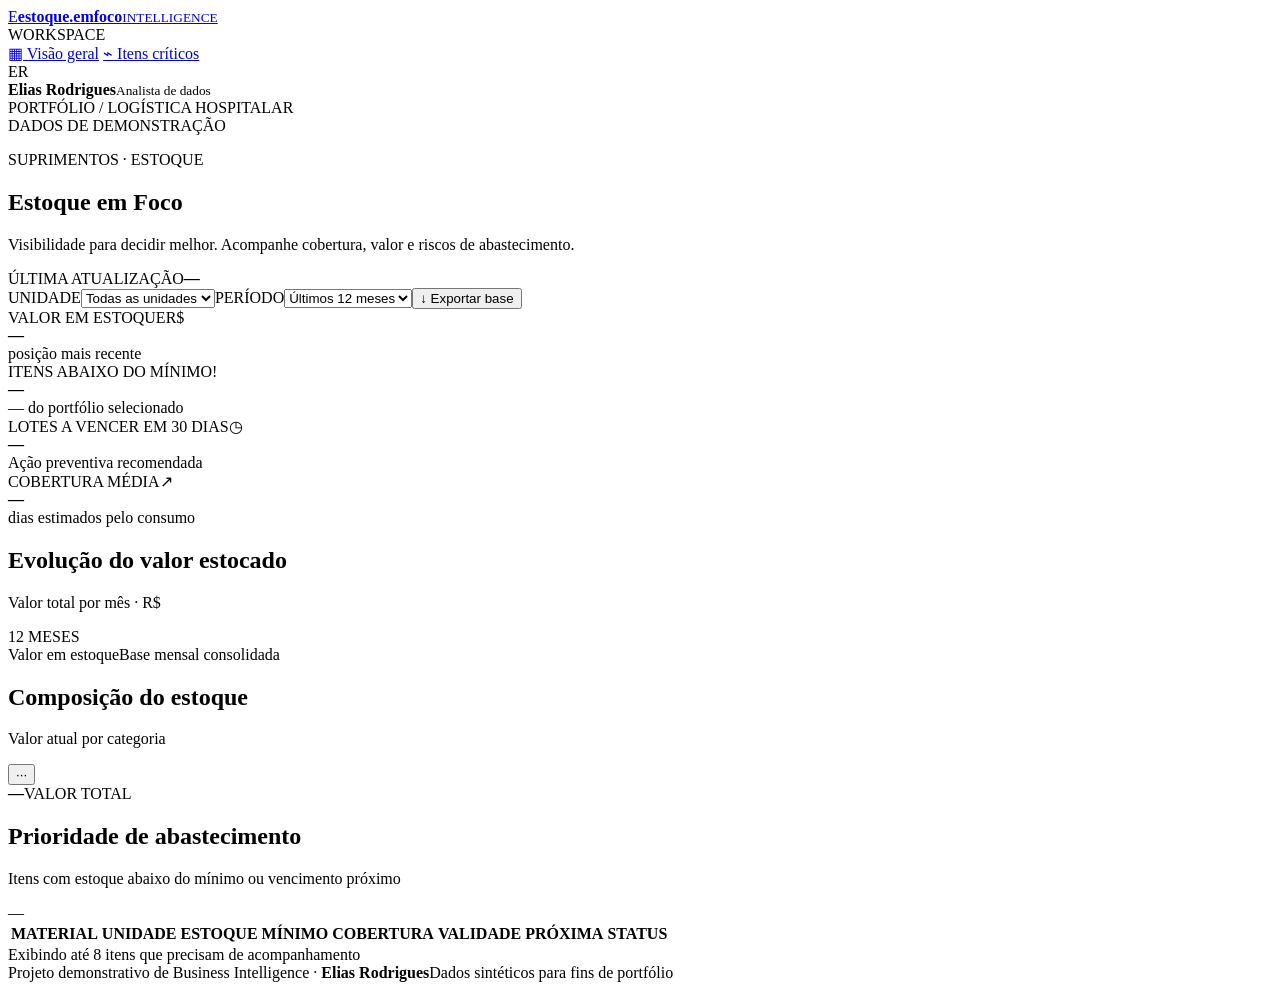
==== index.html @ 31a11da0 "Adicionar index.html" ====
<!doctype html>
<html lang="pt-BR">
<head>
  <meta charset="utf-8">
  <meta name="viewport" content="width=device-width, initial-scale=1">
  <meta name="theme-color" content="#101b32">
  <meta name="description" content="Dashboard de gestão de estoque hospitalar criado por Elias Rodrigues para portfólio de Power BI.">
  <title>Estoque em Foco | Power BI Portfolio</title>
  <link rel="stylesheet" href="assets/style.css">
</head>
<body>
  <div class="app-shell">
    <aside class="sidebar">
      <a class="brand" href="#inicio" aria-label="Estoque em Foco, início"><span class="brand-mark">E</span><span><b>estoque<span class="brand-light">.emfoco</span></b><small>INTELLIGENCE</small></span></a>
      <div class="side-label">WORKSPACE</div>
      <a class="nav-link active" href="#painel"><span class="nav-icon">▦</span> Visão geral</a>
      <a class="nav-link" href="#criticos"><span class="nav-icon">⌁</span> Itens críticos</a>
      <div class="side-bottom"><div class="avatar">ER</div><div><b>Elias Rodrigues</b><small>Analista de dados</small></div></div>
    </aside>
    <main id="inicio">
      <header class="topbar"><div class="crumb">PORTFÓLIO <span>/</span> LOGÍSTICA HOSPITALAR</div><div class="top-status"><i></i> DADOS DE DEMONSTRAÇÃO</div></header>
      <section class="content" id="painel">
        <div class="intro-row"><div><p class="eyebrow">SUPRIMENTOS · ESTOQUE</p><h1>Estoque em Foco</h1><p class="subhead">Visibilidade para decidir melhor. Acompanhe cobertura, valor e riscos de abastecimento.</p></div><div class="updated"><span>ÚLTIMA ATUALIZAÇÃO</span><b id="update-date">—</b></div></div>
        <div class="filters"><label>UNIDADE<select id="hospital-filter"><option value="Todas">Todas as unidades</option></select></label><label>PERÍODO<select id="period-filter"><option value="12">Últimos 12 meses</option><option value="6">Últimos 6 meses</option><option value="3">Últimos 3 meses</option></select></label><button id="download-csv" class="export-btn" type="button"><span>↓</span> Exportar base</button></div>
        <section class="kpi-grid" aria-label="Indicadores principais">
          <article class="kpi-card"><div class="kpi-head"><span>VALOR EM ESTOQUE</span><span class="kpi-icon blue">R$</span></div><strong id="kpi-value">—</strong><div class="kpi-foot"><span class="dot blue-dot"></span> posição mais recente</div></article>
          <article class="kpi-card"><div class="kpi-head"><span>ITENS ABAIXO DO MÍNIMO</span><span class="kpi-icon red">!</span></div><strong id="kpi-low">—</strong><div class="kpi-foot"><span id="low-rate">—</span> do portfólio selecionado</div></article>
          <article class="kpi-card"><div class="kpi-head"><span>LOTES A VENCER EM 30 DIAS</span><span class="kpi-icon amber">◷</span></div><strong id="kpi-expiring">—</strong><div class="kpi-foot">Ação preventiva recomendada</div></article>
          <article class="kpi-card"><div class="kpi-head"><span>COBERTURA MÉDIA</span><span class="kpi-icon green">↗</span></div><strong id="kpi-cover">—</strong><div class="kpi-foot">dias estimados pelo consumo</div></article>
        </section>
        <section class="chart-grid">
          <article class="panel trend-panel"><div class="panel-title"><div><h2>Evolução do valor estocado</h2><p>Valor total por mês · R$</p></div><span class="period-chip" id="trend-period">12 MESES</span></div><div class="chart-area" id="trend-chart" aria-label="Gráfico de evolução do valor em estoque"></div><div class="chart-legend"><span><i class="legend-blue"></i> Valor em estoque</span><span class="muted">Base mensal consolidada</span></div></article>
          <article class="panel category-panel"><div class="panel-title"><div><h2>Composição do estoque</h2><p>Valor atual por categoria</p></div><button class="more" aria-label="Informações sobre composição" title="Distribuição do valor em estoque">···</button></div><div class="donut-wrap"><div id="donut-chart" class="donut"><div class="donut-center"><b id="donut-total">—</b><span>VALOR TOTAL</span></div></div><div id="category-legend" class="category-legend"></div></div></article>
        </section>
        <section class="panel table-panel" id="criticos"><div class="panel-title table-heading"><div><h2>Prioridade de abastecimento</h2><p>Itens com estoque abaixo do mínimo ou vencimento próximo</p></div><span class="alert-count" id="alert-count">—</span></div><div class="table-scroll"><table><thead><tr><th>MATERIAL</th><th>UNIDADE</th><th>ESTOQUE</th><th>MÍNIMO</th><th>COBERTURA</th><th>VALIDADE PRÓXIMA</th><th>STATUS</th></tr></thead><tbody id="critical-rows"></tbody></table></div><div class="table-foot">Exibindo até 8 itens que precisam de acompanhamento</div></section>
        <footer><span>Projeto demonstrativo de Business Intelligence · <b>Elias Rodrigues</b></span><span>Dados sintéticos para fins de portfólio</span></footer>
      </section>
    </main>
  </div>
  <script src="assets/app.js"></script>
</body>
</html>
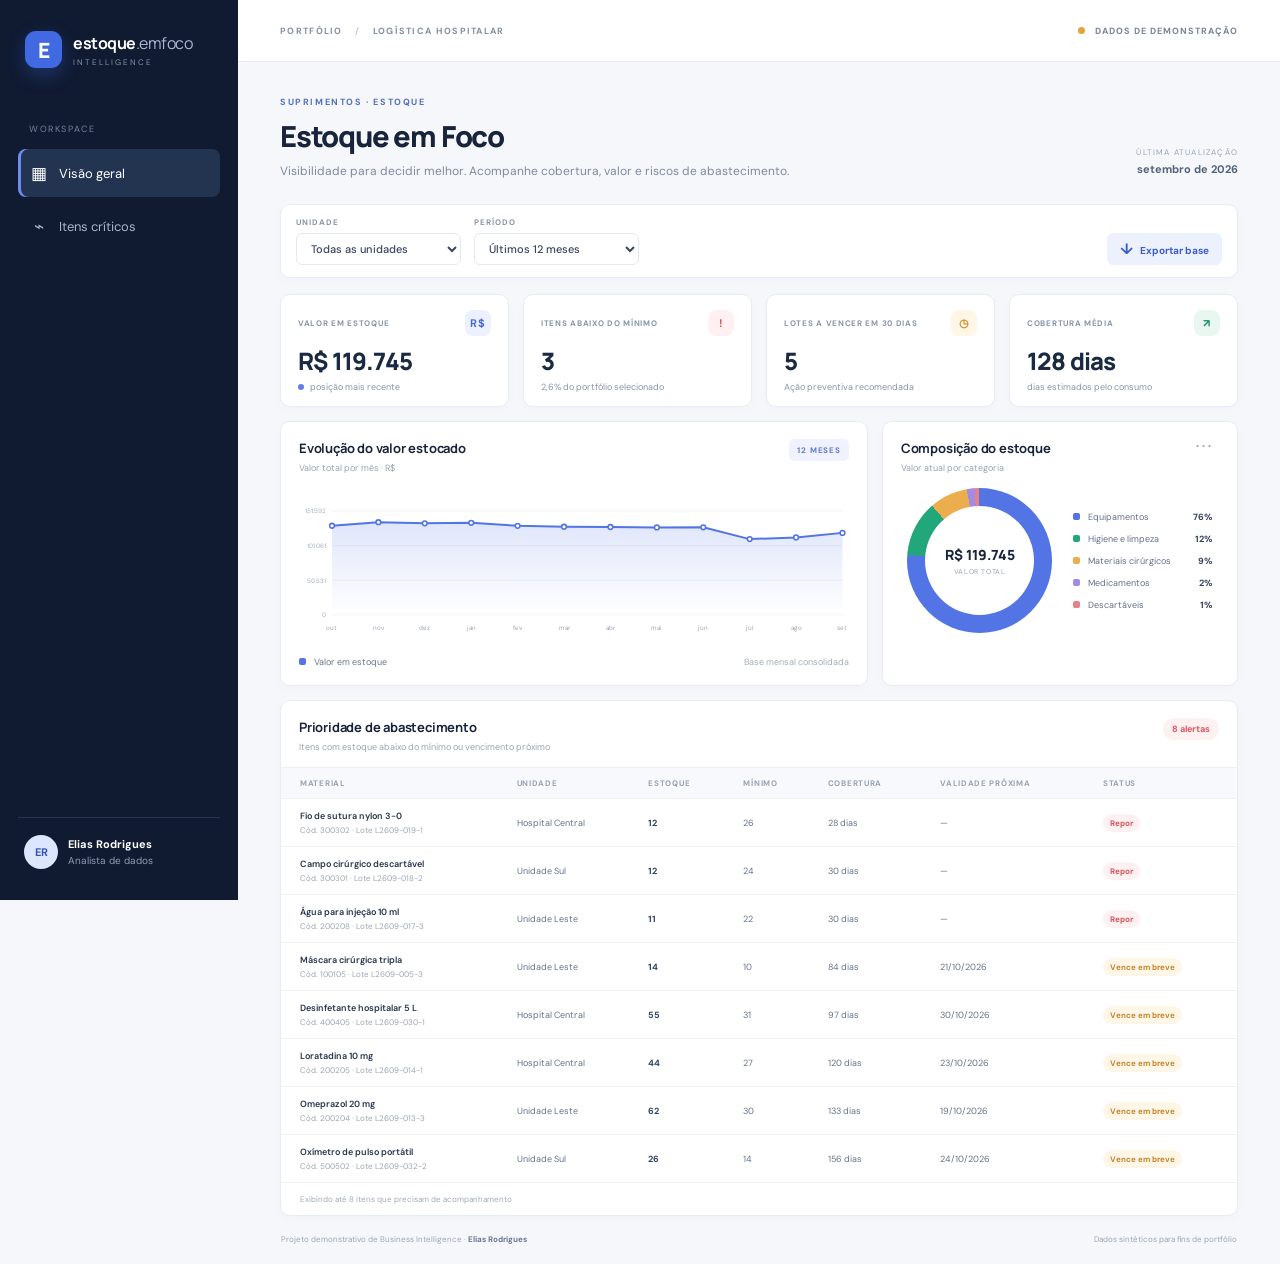
==== commit 6799ec07: "Atualizar cache do script do dashboard" ====
--- a/index.html
+++ b/index.html
@@ -37,6 +37,7 @@
       </section>
     </main>
   </div>
-  <script src="assets/app.js"></script>
+  <script src="assets/app.js?v=2"></script>
 </body>
 </html>
+
--- a/assets/style.css
+++ b/assets/style.css
@@ -0,0 +1,2 @@
+@import url('https://fonts.googleapis.com/css2?family=DM+Sans:wght@400;500;600;700&family=Manrope:wght@400;500;600;700;800&display=swap');
+:root{--navy:#101b32;--navy2:#182642;--ink:#17243b;--muted:#7d8aa1;--line:#e8edf4;--bg:#f5f7fb;--blue:#4169e1;--blue2:#6e8df0;--green:#23a77a;--amber:#e7a33e;--red:#df626c;--white:#fff}*{box-sizing:border-box}body{margin:0;background:var(--bg);color:var(--ink);font-family:'DM Sans',sans-serif;font-size:14px}.app-shell{min-height:100vh}.sidebar{width:238px;background:var(--navy);position:fixed;inset:0 auto 0 0;padding:28px 18px;color:white;display:flex;flex-direction:column;z-index:2}.brand{display:flex;align-items:center;gap:11px;text-decoration:none;color:white;margin:3px 7px 55px}.brand-mark{width:37px;height:37px;border-radius:11px;background:#4169e1;display:grid;place-items:center;font:800 21px Manrope;box-shadow:0 7px 18px #4169e14c}.brand b{font:700 16px Manrope;letter-spacing:-.5px}.brand-light{font-weight:400;color:#aab8d2}.brand small{display:block;font-size:8px;letter-spacing:2px;color:#8493ae;margin-top:3px}.side-label{font-size:9px;letter-spacing:1.6px;color:#74829c;margin:0 11px 14px}.nav-link{color:#a8b4c8;text-decoration:none;padding:13px 12px;border-radius:8px;margin-bottom:5px;font-size:13px;display:flex;gap:12px;align-items:center}.nav-link.active{color:white;background:#233451;box-shadow:inset 3px 0 #6c8cf4}.nav-icon{width:17px;text-align:center;font-size:17px}.side-bottom{margin-top:auto;padding:17px 6px 3px;border-top:1px solid #283651;display:flex;align-items:center;gap:10px}.avatar{width:34px;height:34px;border-radius:50%;background:#dce6ff;color:#3454b4;display:grid;place-items:center;font-size:11px;font-weight:700}.side-bottom b,.side-bottom small{display:block}.side-bottom b{font-size:11px}.side-bottom small{font-size:10px;color:#8f9cb2;margin-top:3px}main{margin-left:238px}.topbar{height:62px;border-bottom:1px solid var(--line);background:white;display:flex;align-items:center;justify-content:space-between;padding:0 42px}.crumb{font-size:9px;font-weight:700;color:#8390a5;letter-spacing:1.3px}.crumb span{padding:0 9px;color:#c1cada}.top-status{font-size:9px;letter-spacing:1px;color:#77849a;font-weight:700}.top-status i{display:inline-block;width:7px;height:7px;border-radius:50%;background:#e5a43a;margin-right:7px}.content{max-width:1440px;margin:auto;padding:34px 42px 20px}.intro-row{display:flex;justify-content:space-between;align-items:flex-end;margin-bottom:25px}.eyebrow{font-size:9px;letter-spacing:1.6px;color:#5470c2;font-weight:700;margin:0 0 8px}h1,h2,p{margin-top:0}h1{font:800 29px Manrope;letter-spacing:-1.2px;margin-bottom:7px}.subhead{color:var(--muted);font-size:12px;margin-bottom:0}.updated{text-align:right;padding-bottom:3px}.updated span,.updated b{display:block}.updated span{font-size:8px;letter-spacing:1.2px;color:#9aa5b6;margin-bottom:5px}.updated b{font-size:11px;color:#53627b}.filters{background:white;border:1px solid var(--line);border-radius:10px;display:flex;align-items:end;gap:13px;padding:12px 15px;margin-bottom:16px;box-shadow:0 3px 10px #26395a05}.filters label{font-size:8px;font-weight:700;letter-spacing:1px;color:#8995a8;display:flex;flex-direction:column;gap:6px}.filters select{height:32px;min-width:165px;padding:0 29px 0 10px;border:1px solid #e4e9f1;border-radius:6px;background:#fff;color:#38465e;font:500 11px 'DM Sans';outline-color:#92a7ee}.export-btn{margin-left:auto;height:32px;border:0;border-radius:6px;background:#edf1fe;color:#3b5dcc;font:700 10px 'DM Sans';padding:0 13px;cursor:pointer}.export-btn:hover{background:#e0e7ff}.export-btn span{font-size:15px;margin-right:5px}.kpi-grid{display:grid;grid-template-columns:repeat(4,1fr);gap:14px;margin-bottom:14px}.kpi-card,.panel{background:white;border:1px solid var(--line);border-radius:10px;box-shadow:0 3px 10px #26395a05}.kpi-card{padding:15px 17px 13px;min-height:110px}.kpi-head{display:flex;align-items:center;justify-content:space-between;color:#8895a9;font-size:8px;letter-spacing:.7px;font-weight:700}.kpi-icon{height:26px;width:26px;border-radius:8px;display:grid;place-items:center;font-size:11px;font-weight:700}.blue{color:#4569d7;background:#edf1ff}.red{color:#d85561;background:#fff0f1}.amber{color:#d08a20;background:#fff6e6}.green{color:#178d65;background:#e8f8f1}.kpi-card strong{font:800 24px Manrope;letter-spacing:-.8px;display:block;margin:8px 0 4px;color:#1b2a43}.kpi-foot{font-size:9px;color:#8995a8}.dot{display:inline-block;width:6px;height:6px;border-radius:50%;margin-right:4px}.blue-dot{background:#6080e5}.chart-grid{display:grid;grid-template-columns:1.65fr 1fr;gap:14px;margin-bottom:14px}.panel{padding:17px 18px}.chart-grid .panel{min-height:260px}.panel-title{display:flex;justify-content:space-between;align-items:flex-start}.panel-title h2{font:700 13px Manrope;letter-spacing:-.2px;margin-bottom:5px}.panel-title p{font-size:9px;color:#98a3b3;margin-bottom:0}.period-chip{font-size:8px;letter-spacing:.8px;color:#6079cb;background:#f0f3ff;padding:6px 8px;border-radius:5px;font-weight:700}.more{border:0;background:none;font-size:18px;color:#9ba6b6;letter-spacing:1px;line-height:10px}.chart-area{height:168px;margin-top:12px}.chart-area svg{width:100%;height:100%;overflow:visible}.chart-legend{display:flex;justify-content:space-between;align-items:center;font-size:9px;color:#68768e;margin-top:2px}.chart-legend i{display:inline-block;width:7px;height:7px;border-radius:2px;margin-right:6px}.legend-blue{background:#5274e5}.muted{color:#a2adbc}.donut-wrap{display:flex;align-items:center;justify-content:space-around;gap:16px;padding:14px 4px 0}.donut{width:145px;height:145px;border-radius:50%;position:relative;background:conic-gradient(#5274e5 0deg 110deg,#22a77a 110deg 200deg,#ecae4c 200deg 265deg,#a28ae5 265deg 320deg,#e6818a 320deg)}.donut:after{content:'';position:absolute;inset:18px;border-radius:50%;background:#fff}.donut-center{position:absolute;z-index:1;inset:0;display:flex;flex-direction:column;align-items:center;justify-content:center}.donut-center b{font:800 14px Manrope}.donut-center span{font-size:7px;color:#9ba5b3;letter-spacing:.6px;margin-top:3px}.category-legend{display:grid;gap:10px;min-width:140px}.category-item{display:grid;grid-template-columns:8px 1fr auto;align-items:center;gap:7px;font-size:9px;color:#63718a}.category-item i{width:7px;height:7px;border-radius:2px}.category-item b{font-size:9px;color:#34425b}.table-panel{padding:17px 0 0;margin-bottom:13px}.table-heading{padding:0 18px 14px}.alert-count{border-radius:12px;background:#fff0f1;color:#d85a65;font-size:9px;font-weight:700;padding:5px 9px}.table-scroll{overflow-x:auto}table{width:100%;border-collapse:collapse;text-align:left;white-space:nowrap}th{padding:10px 13px;background:#f8f9fc;border-top:1px solid #edf0f5;border-bottom:1px solid #edf0f5;color:#97a2b3;font-size:8px;letter-spacing:.7px;font-weight:700}th:first-child,td:first-child{padding-left:19px}td{padding:11px 13px;border-bottom:1px solid #f0f2f6;color:#65738a;font-size:9px}tbody tr:last-child td{border-bottom:0}.material-cell b,.material-cell small{display:block}.material-cell b{color:#26354e;font-size:9px;font-weight:600}.material-cell small{font-size:8px;color:#9aa5b5;margin-top:3px}.qty{font-weight:700;color:#33435d}.coverage{color:#65738a}.status{padding:4px 7px;border-radius:10px;font-size:8px;font-weight:700}.status.critical{background:#fff0f1;color:#d35361}.status.warning{background:#fff6e7;color:#c1872e}.table-foot{padding:11px 19px;color:#a0aaba;font-size:8px;border-top:1px solid #f0f2f6}footer{display:flex;justify-content:space-between;padding:5px 1px 0;font-size:8px;color:#9aa5b5}footer b{color:#687792}@media(max-width:1100px){.sidebar{width:200px}main{margin-left:200px}.content{padding:29px 25px}.topbar{padding:0 25px}.chart-grid{grid-template-columns:1fr}.category-panel{min-height:220px!important}}@media(max-width:760px){.sidebar{position:static;width:auto;height:auto;padding:13px 16px;flex-direction:row;align-items:center}.brand{margin:0}.side-label,.nav-link,.side-bottom{display:none}main{margin:0}.topbar{height:45px;padding:0 17px}.content{padding:24px 15px}.intro-row{align-items:flex-start}.updated{display:none}h1{font-size:25px}.subhead{font-size:11px;line-height:1.5;max-width:340px}.filters{gap:8px;padding:10px;flex-wrap:wrap}.filters label{flex:1}.filters select{min-width:0;width:100%}.export-btn{margin-left:0;flex:1}.kpi-grid{grid-template-columns:repeat(2,1fr);gap:9px}.kpi-card{padding:12px;min-height:103px}.kpi-head{font-size:7px}.kpi-card strong{font-size:21px}.chart-grid{gap:10px}.panel{padding:14px}.chart-grid .panel{min-height:240px}.donut-wrap{gap:8px}.donut{width:126px;height:126px}.category-legend{min-width:125px}.table-heading{padding:0 14px 12px}footer{gap:10px;line-height:1.5}footer span:last-child{text-align:right}}
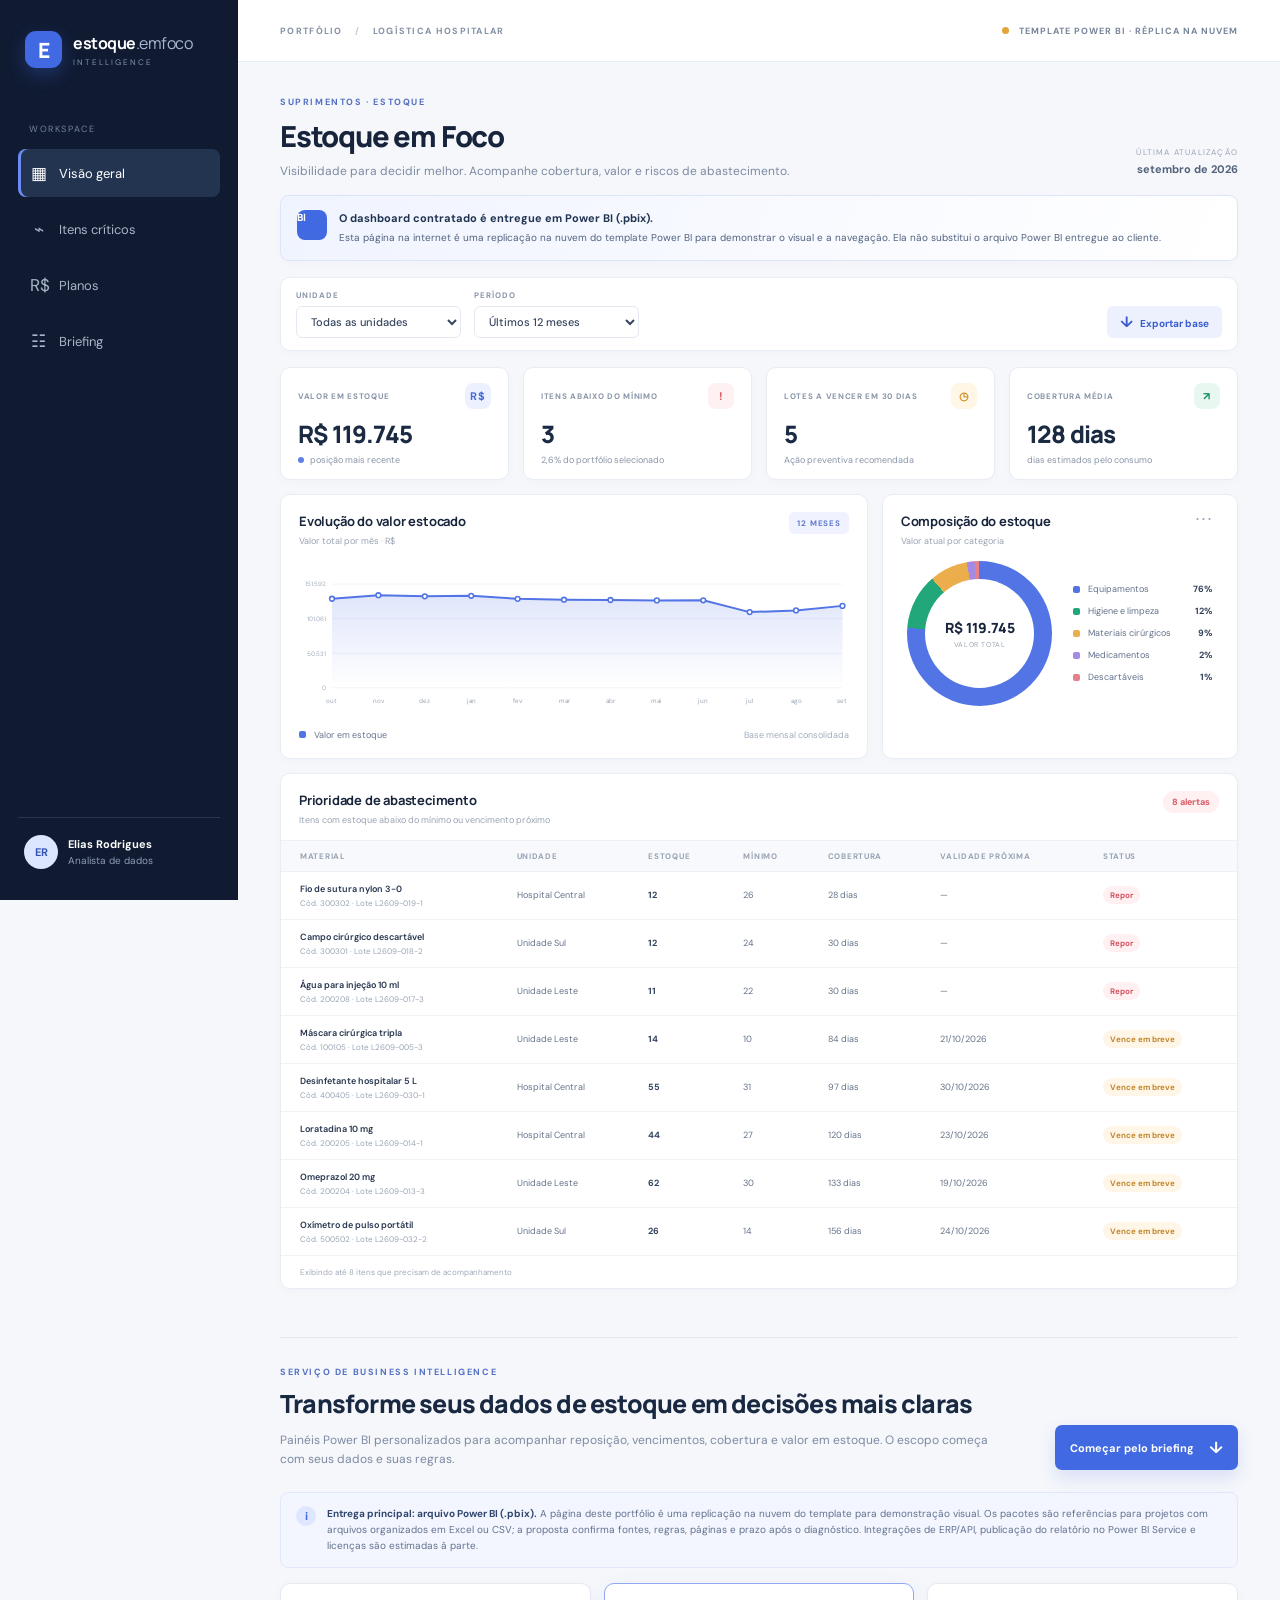
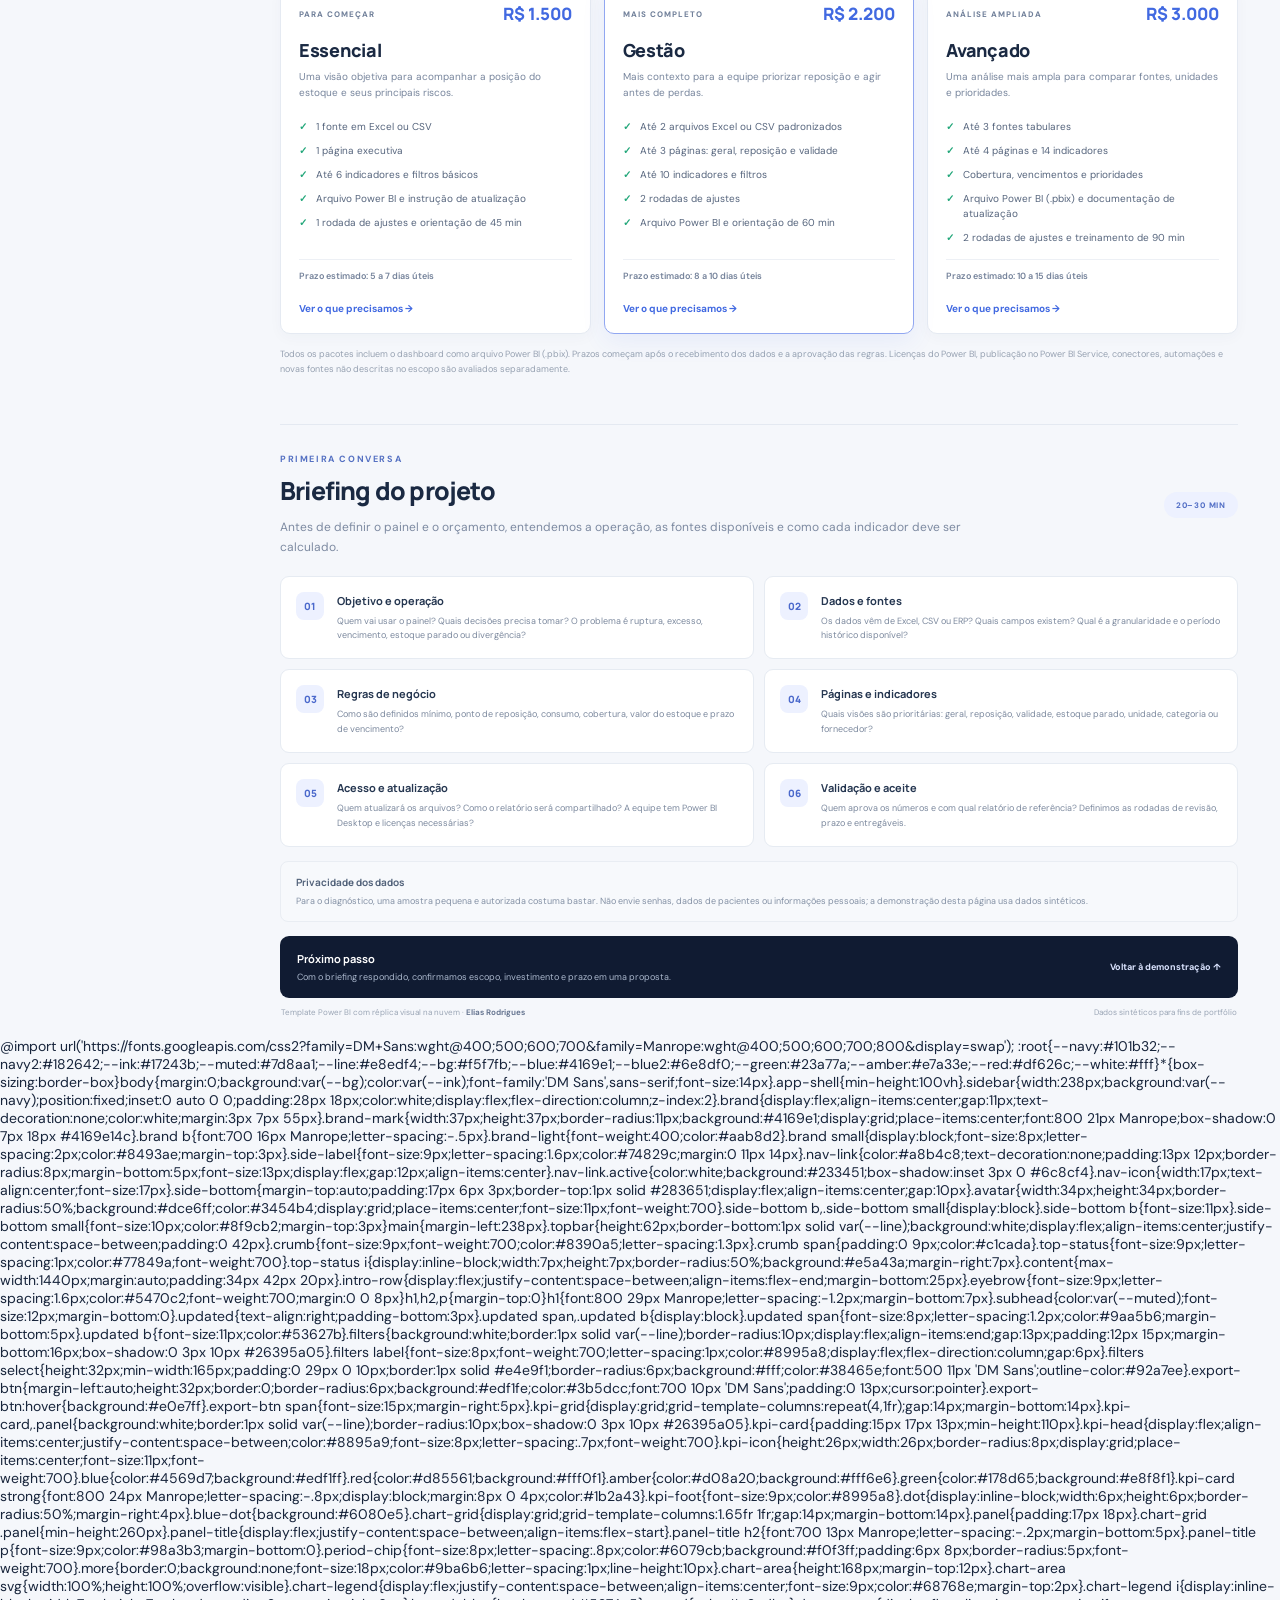
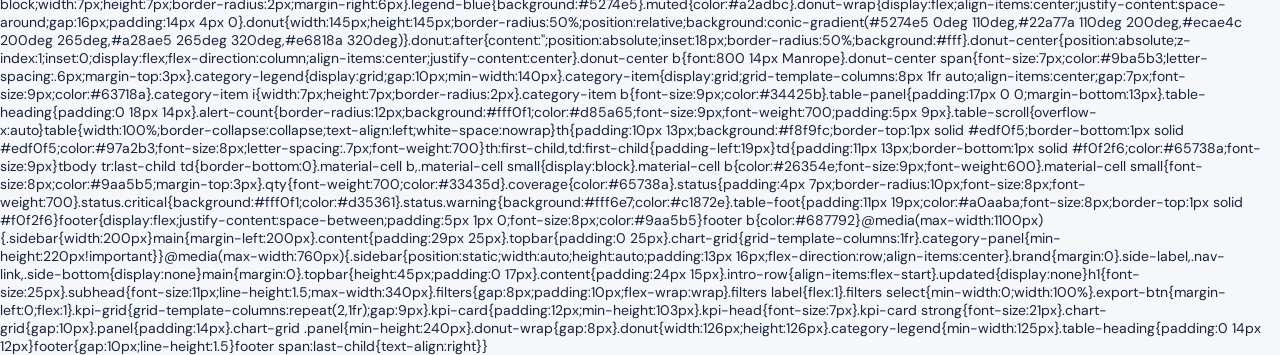
==== commit fade838c: "Add Power BI service offer and client briefing to portfolio page" ====
--- a/index.html
+++ b/index.html
@@ -13,14 +13,19 @@
     <aside class="sidebar">
       <a class="brand" href="#inicio" aria-label="Estoque em Foco, início"><span class="brand-mark">E</span><span><b>estoque<span class="brand-light">.emfoco</span></b><small>INTELLIGENCE</small></span></a>
       <div class="side-label">WORKSPACE</div>
-      <a class="nav-link active" href="#painel"><span class="nav-icon">▦</span> Visão geral</a>
-      <a class="nav-link" href="#criticos"><span class="nav-icon">⌁</span> Itens críticos</a>
+      <nav class="side-nav" aria-label="Navegação da página">
+        <a class="nav-link active" href="#painel"><span class="nav-icon">▦</span> Visão geral</a>
+        <a class="nav-link" href="#criticos"><span class="nav-icon">⌁</span> Itens críticos</a>
+        <a class="nav-link" href="#planos"><span class="nav-icon">R$</span> Planos</a>
+        <a class="nav-link" href="#briefing"><span class="nav-icon">☷</span> Briefing</a>
+      </nav>
       <div class="side-bottom"><div class="avatar">ER</div><div><b>Elias Rodrigues</b><small>Analista de dados</small></div></div>
     </aside>
     <main id="inicio">
-      <header class="topbar"><div class="crumb">PORTFÓLIO <span>/</span> LOGÍSTICA HOSPITALAR</div><div class="top-status"><i></i> DADOS DE DEMONSTRAÇÃO</div></header>
+      <header class="topbar"><div class="crumb">PORTFÓLIO <span>/</span> LOGÍSTICA HOSPITALAR</div><div class="top-status"><i></i> TEMPLATE POWER BI · RÉPLICA NA NUVEM</div></header>
       <section class="content" id="painel">
         <div class="intro-row"><div><p class="eyebrow">SUPRIMENTOS · ESTOQUE</p><h1>Estoque em Foco</h1><p class="subhead">Visibilidade para decidir melhor. Acompanhe cobertura, valor e riscos de abastecimento.</p></div><div class="updated"><span>ÚLTIMA ATUALIZAÇÃO</span><b id="update-date">—</b></div></div>
+        <div class="delivery-note"><span class="delivery-icon">BI</span><p><b>O dashboard contratado é entregue em Power BI (.pbix).</b><span>Esta página na internet é uma replicação na nuvem do template Power BI para demonstrar o visual e a navegação. Ela não substitui o arquivo Power BI entregue ao cliente.</span></p></div>
         <div class="filters"><label>UNIDADE<select id="hospital-filter"><option value="Todas">Todas as unidades</option></select></label><label>PERÍODO<select id="period-filter"><option value="12">Últimos 12 meses</option><option value="6">Últimos 6 meses</option><option value="3">Últimos 3 meses</option></select></label><button id="download-csv" class="export-btn" type="button"><span>↓</span> Exportar base</button></div>
         <section class="kpi-grid" aria-label="Indicadores principais">
           <article class="kpi-card"><div class="kpi-head"><span>VALOR EM ESTOQUE</span><span class="kpi-icon blue">R$</span></div><strong id="kpi-value">—</strong><div class="kpi-foot"><span class="dot blue-dot"></span> posição mais recente</div></article>
@@ -33,11 +38,35 @@
           <article class="panel category-panel"><div class="panel-title"><div><h2>Composição do estoque</h2><p>Valor atual por categoria</p></div><button class="more" aria-label="Informações sobre composição" title="Distribuição do valor em estoque">···</button></div><div class="donut-wrap"><div id="donut-chart" class="donut"><div class="donut-center"><b id="donut-total">—</b><span>VALOR TOTAL</span></div></div><div id="category-legend" class="category-legend"></div></div></article>
         </section>
         <section class="panel table-panel" id="criticos"><div class="panel-title table-heading"><div><h2>Prioridade de abastecimento</h2><p>Itens com estoque abaixo do mínimo ou vencimento próximo</p></div><span class="alert-count" id="alert-count">—</span></div><div class="table-scroll"><table><thead><tr><th>MATERIAL</th><th>UNIDADE</th><th>ESTOQUE</th><th>MÍNIMO</th><th>COBERTURA</th><th>VALIDADE PRÓXIMA</th><th>STATUS</th></tr></thead><tbody id="critical-rows"></tbody></table></div><div class="table-foot">Exibindo até 8 itens que precisam de acompanhamento</div></section>
-        <footer><span>Projeto demonstrativo de Business Intelligence · <b>Elias Rodrigues</b></span><span>Dados sintéticos para fins de portfólio</span></footer>
+        <section class="sales-section" id="planos">
+          <div class="sales-heading"><div><p class="eyebrow">SERVIÇO DE BUSINESS INTELLIGENCE</p><h2>Transforme seus dados de estoque em decisões mais claras</h2><p class="sales-lead">Painéis Power BI personalizados para acompanhar reposição, vencimentos, cobertura e valor em estoque. O escopo começa com seus dados e suas regras.</p></div><a class="sales-cta" href="#briefing">Começar pelo briefing <span>↓</span></a></div>
+          <div class="offer-note"><span class="note-mark">i</span><p><b>Entrega principal: arquivo Power BI (.pbix).</b> A página deste portfólio é uma replicação na nuvem do template para demonstração visual. Os pacotes são referências para projetos com arquivos organizados em Excel ou CSV; a proposta confirma fontes, regras, páginas e prazo após o diagnóstico. Integrações de ERP/API, publicação do relatório no Power BI Service e licenças são estimadas à parte.</p></div>
+          <div class="offer-grid">
+            <article class="offer-card"><div class="offer-top"><span class="offer-label">PARA COMEÇAR</span><span class="offer-price">R$ 1.500</span></div><h3>Essencial</h3><p class="offer-description">Uma visão objetiva para acompanhar a posição do estoque e seus principais riscos.</p><ul><li>1 fonte em Excel ou CSV</li><li>1 página executiva</li><li>Até 6 indicadores e filtros básicos</li><li>Arquivo Power BI e instrução de atualização</li><li>1 rodada de ajustes e orientação de 45 min</li></ul><div class="offer-delivery">Prazo estimado: 5 a 7 dias úteis</div><a class="offer-link" href="#briefing">Ver o que precisamos →</a></article>
+            <article class="offer-card offer-featured"><div class="offer-top"><span class="offer-label">MAIS COMPLETO</span><span class="offer-price">R$ 2.200</span></div><h3>Gestão</h3><p class="offer-description">Mais contexto para a equipe priorizar reposição e agir antes de perdas.</p><ul><li>Até 2 arquivos Excel ou CSV padronizados</li><li>Até 3 páginas: geral, reposição e validade</li><li>Até 10 indicadores e filtros</li><li>2 rodadas de ajustes</li><li>Arquivo Power BI e orientação de 60 min</li></ul><div class="offer-delivery">Prazo estimado: 8 a 10 dias úteis</div><a class="offer-link" href="#briefing">Ver o que precisamos →</a></article>
+            <article class="offer-card"><div class="offer-top"><span class="offer-label">ANÁLISE AMPLIADA</span><span class="offer-price">R$ 3.000</span></div><h3>Avançado</h3><p class="offer-description">Uma análise mais ampla para comparar fontes, unidades e prioridades.</p><ul><li>Até 3 fontes tabulares</li><li>Até 4 páginas e 14 indicadores</li><li>Cobertura, vencimentos e prioridades</li><li>Arquivo Power BI (.pbix) e documentação de atualização</li><li>2 rodadas de ajustes e treinamento de 90 min</li></ul><div class="offer-delivery">Prazo estimado: 10 a 15 dias úteis</div><a class="offer-link" href="#briefing">Ver o que precisamos →</a></article>
+          </div>
+          <p class="offer-footnote">Todos os pacotes incluem o dashboard como arquivo Power BI (.pbix). Prazos começam após o recebimento dos dados e a aprovação das regras. Licenças do Power BI, publicação no Power BI Service, conectores, automações e novas fontes não descritas no escopo são avaliados separadamente.</p>
+        </section>
+        <section class="briefing-section" id="briefing">
+          <div class="briefing-header"><div><p class="eyebrow">PRIMEIRA CONVERSA</p><h2>Briefing do projeto</h2><p class="sales-lead">Antes de definir o painel e o orçamento, entendemos a operação, as fontes disponíveis e como cada indicador deve ser calculado.</p></div><span class="briefing-badge">20–30 MIN</span></div>
+          <div class="briefing-grid">
+            <article class="brief-card"><span class="brief-number">01</span><div><h3>Objetivo e operação</h3><p>Quem vai usar o painel? Quais decisões precisa tomar? O problema é ruptura, excesso, vencimento, estoque parado ou divergência?</p></div></article>
+            <article class="brief-card"><span class="brief-number">02</span><div><h3>Dados e fontes</h3><p>Os dados vêm de Excel, CSV ou ERP? Quais campos existem? Qual é a granularidade e o período histórico disponível?</p></div></article>
+            <article class="brief-card"><span class="brief-number">03</span><div><h3>Regras de negócio</h3><p>Como são definidos mínimo, ponto de reposição, consumo, cobertura, valor do estoque e prazo de vencimento?</p></div></article>
+            <article class="brief-card"><span class="brief-number">04</span><div><h3>Páginas e indicadores</h3><p>Quais visões são prioritárias: geral, reposição, validade, estoque parado, unidade, categoria ou fornecedor?</p></div></article>
+            <article class="brief-card"><span class="brief-number">05</span><div><h3>Acesso e atualização</h3><p>Quem atualizará os arquivos? Como o relatório será compartilhado? A equipe tem Power BI Desktop e licenças necessárias?</p></div></article>
+            <article class="brief-card"><span class="brief-number">06</span><div><h3>Validação e aceite</h3><p>Quem aprova os números e com qual relatório de referência? Definimos as rodadas de revisão, prazo e entregáveis.</p></div></article>
+          </div>
+          <div class="privacy-note"><span>Privacidade dos dados</span><p>Para o diagnóstico, uma amostra pequena e autorizada costuma bastar. Não envie senhas, dados de pacientes ou informações pessoais; a demonstração desta página usa dados sintéticos.</p></div>
+          <div class="briefing-close"><div><b>Próximo passo</b><span>Com o briefing respondido, confirmamos escopo, investimento e prazo em uma proposta.</span></div><a href="#painel">Voltar à demonstração ↑</a></div>
+        </section>
+        <footer><span>Template Power BI com réplica visual na nuvem · <b>Elias Rodrigues</b></span><span>Dados sintéticos para fins de portfólio</span></footer>
       </section>
     </main>
   </div>
   <script src="assets/app.js?v=2"></script>
 </body>
 </html>
-
+@import url('https://fonts.googleapis.com/css2?family=DM+Sans:wght@400;500;600;700&family=Manrope:wght@400;500;600;700;800&display=swap');
+:root{--navy:#101b32;--navy2:#182642;--ink:#17243b;--muted:#7d8aa1;--line:#e8edf4;--bg:#f5f7fb;--blue:#4169e1;--blue2:#6e8df0;--green:#23a77a;--amber:#e7a33e;--red:#df626c;--white:#fff}*{box-sizing:border-box}body{margin:0;background:var(--bg);color:var(--ink);font-family:'DM Sans',sans-serif;font-size:14px}.app-shell{min-height:100vh}.sidebar{width:238px;background:var(--navy);position:fixed;inset:0 auto 0 0;padding:28px 18px;color:white;display:flex;flex-direction:column;z-index:2}.brand{display:flex;align-items:center;gap:11px;text-decoration:none;color:white;margin:3px 7px 55px}.brand-mark{width:37px;height:37px;border-radius:11px;background:#4169e1;display:grid;place-items:center;font:800 21px Manrope;box-shadow:0 7px 18px #4169e14c}.brand b{font:700 16px Manrope;letter-spacing:-.5px}.brand-light{font-weight:400;color:#aab8d2}.brand small{display:block;font-size:8px;letter-spacing:2px;color:#8493ae;margin-top:3px}.side-label{font-size:9px;letter-spacing:1.6px;color:#74829c;margin:0 11px 14px}.nav-link{color:#a8b4c8;text-decoration:none;padding:13px 12px;border-radius:8px;margin-bottom:5px;font-size:13px;display:flex;gap:12px;align-items:center}.nav-link.active{color:white;background:#233451;box-shadow:inset 3px 0 #6c8cf4}.nav-icon{width:17px;text-align:center;font-size:17px}.side-bottom{margin-top:auto;padding:17px 6px 3px;border-top:1px solid #283651;display:flex;align-items:center;gap:10px}.avatar{width:34px;height:34px;border-radius:50%;background:#dce6ff;color:#3454b4;display:grid;place-items:center;font-size:11px;font-weight:700}.side-bottom b,.side-bottom small{display:block}.side-bottom b{font-size:11px}.side-bottom small{font-size:10px;color:#8f9cb2;margin-top:3px}main{margin-left:238px}.topbar{height:62px;border-bottom:1px solid var(--line);background:white;display:flex;align-items:center;justify-content:space-between;padding:0 42px}.crumb{font-size:9px;font-weight:700;color:#8390a5;letter-spacing:1.3px}.crumb span{padding:0 9px;color:#c1cada}.top-status{font-size:9px;letter-spacing:1px;color:#77849a;font-weight:700}.top-status i{display:inline-block;width:7px;height:7px;border-radius:50%;background:#e5a43a;margin-right:7px}.content{max-width:1440px;margin:auto;padding:34px 42px 20px}.intro-row{display:flex;justify-content:space-between;align-items:flex-end;margin-bottom:25px}.eyebrow{font-size:9px;letter-spacing:1.6px;color:#5470c2;font-weight:700;margin:0 0 8px}h1,h2,p{margin-top:0}h1{font:800 29px Manrope;letter-spacing:-1.2px;margin-bottom:7px}.subhead{color:var(--muted);font-size:12px;margin-bottom:0}.updated{text-align:right;padding-bottom:3px}.updated span,.updated b{display:block}.updated span{font-size:8px;letter-spacing:1.2px;color:#9aa5b6;margin-bottom:5px}.updated b{font-size:11px;color:#53627b}.filters{background:white;border:1px solid var(--line);border-radius:10px;display:flex;align-items:end;gap:13px;padding:12px 15px;margin-bottom:16px;box-shadow:0 3px 10px #26395a05}.filters label{font-size:8px;font-weight:700;letter-spacing:1px;color:#8995a8;display:flex;flex-direction:column;gap:6px}.filters select{height:32px;min-width:165px;padding:0 29px 0 10px;border:1px solid #e4e9f1;border-radius:6px;background:#fff;color:#38465e;font:500 11px 'DM Sans';outline-color:#92a7ee}.export-btn{margin-left:auto;height:32px;border:0;border-radius:6px;background:#edf1fe;color:#3b5dcc;font:700 10px 'DM Sans';padding:0 13px;cursor:pointer}.export-btn:hover{background:#e0e7ff}.export-btn span{font-size:15px;margin-right:5px}.kpi-grid{display:grid;grid-template-columns:repeat(4,1fr);gap:14px;margin-bottom:14px}.kpi-card,.panel{background:white;border:1px solid var(--line);border-radius:10px;box-shadow:0 3px 10px #26395a05}.kpi-card{padding:15px 17px 13px;min-height:110px}.kpi-head{display:flex;align-items:center;justify-content:space-between;color:#8895a9;font-size:8px;letter-spacing:.7px;font-weight:700}.kpi-icon{height:26px;width:26px;border-radius:8px;display:grid;place-items:center;font-size:11px;font-weight:700}.blue{color:#4569d7;background:#edf1ff}.red{color:#d85561;background:#fff0f1}.amber{color:#d08a20;background:#fff6e6}.green{color:#178d65;background:#e8f8f1}.kpi-card strong{font:800 24px Manrope;letter-spacing:-.8px;display:block;margin:8px 0 4px;color:#1b2a43}.kpi-foot{font-size:9px;color:#8995a8}.dot{display:inline-block;width:6px;height:6px;border-radius:50%;margin-right:4px}.blue-dot{background:#6080e5}.chart-grid{display:grid;grid-template-columns:1.65fr 1fr;gap:14px;margin-bottom:14px}.panel{padding:17px 18px}.chart-grid .panel{min-height:260px}.panel-title{display:flex;justify-content:space-between;align-items:flex-start}.panel-title h2{font:700 13px Manrope;letter-spacing:-.2px;margin-bottom:5px}.panel-title p{font-size:9px;color:#98a3b3;margin-bottom:0}.period-chip{font-size:8px;letter-spacing:.8px;color:#6079cb;background:#f0f3ff;padding:6px 8px;border-radius:5px;font-weight:700}.more{border:0;background:none;font-size:18px;color:#9ba6b6;letter-spacing:1px;line-height:10px}.chart-area{height:168px;margin-top:12px}.chart-area svg{width:100%;height:100%;overflow:visible}.chart-legend{display:flex;justify-content:space-between;align-items:center;font-size:9px;color:#68768e;margin-top:2px}.chart-legend i{display:inline-block;width:7px;height:7px;border-radius:2px;margin-right:6px}.legend-blue{background:#5274e5}.muted{color:#a2adbc}.donut-wrap{display:flex;align-items:center;justify-content:space-around;gap:16px;padding:14px 4px 0}.donut{width:145px;height:145px;border-radius:50%;position:relative;background:conic-gradient(#5274e5 0deg 110deg,#22a77a 110deg 200deg,#ecae4c 200deg 265deg,#a28ae5 265deg 320deg,#e6818a 320deg)}.donut:after{content:'';position:absolute;inset:18px;border-radius:50%;background:#fff}.donut-center{position:absolute;z-index:1;inset:0;display:flex;flex-direction:column;align-items:center;justify-content:center}.donut-center b{font:800 14px Manrope}.donut-center span{font-size:7px;color:#9ba5b3;letter-spacing:.6px;margin-top:3px}.category-legend{display:grid;gap:10px;min-width:140px}.category-item{display:grid;grid-template-columns:8px 1fr auto;align-items:center;gap:7px;font-size:9px;color:#63718a}.category-item i{width:7px;height:7px;border-radius:2px}.category-item b{font-size:9px;color:#34425b}.table-panel{padding:17px 0 0;margin-bottom:13px}.table-heading{padding:0 18px 14px}.alert-count{border-radius:12px;background:#fff0f1;color:#d85a65;font-size:9px;font-weight:700;padding:5px 9px}.table-scroll{overflow-x:auto}table{width:100%;border-collapse:collapse;text-align:left;white-space:nowrap}th{padding:10px 13px;background:#f8f9fc;border-top:1px solid #edf0f5;border-bottom:1px solid #edf0f5;color:#97a2b3;font-size:8px;letter-spacing:.7px;font-weight:700}th:first-child,td:first-child{padding-left:19px}td{padding:11px 13px;border-bottom:1px solid #f0f2f6;color:#65738a;font-size:9px}tbody tr:last-child td{border-bottom:0}.material-cell b,.material-cell small{display:block}.material-cell b{color:#26354e;font-size:9px;font-weight:600}.material-cell small{font-size:8px;color:#9aa5b5;margin-top:3px}.qty{font-weight:700;color:#33435d}.coverage{color:#65738a}.status{padding:4px 7px;border-radius:10px;font-size:8px;font-weight:700}.status.critical{background:#fff0f1;color:#d35361}.status.warning{background:#fff6e7;color:#c1872e}.table-foot{padding:11px 19px;color:#a0aaba;font-size:8px;border-top:1px solid #f0f2f6}footer{display:flex;justify-content:space-between;padding:5px 1px 0;font-size:8px;color:#9aa5b5}footer b{color:#687792}@media(max-width:1100px){.sidebar{width:200px}main{margin-left:200px}.content{padding:29px 25px}.topbar{padding:0 25px}.chart-grid{grid-template-columns:1fr}.category-panel{min-height:220px!important}}@media(max-width:760px){.sidebar{position:static;width:auto;height:auto;padding:13px 16px;flex-direction:row;align-items:center}.brand{margin:0}.side-label,.nav-link,.side-bottom{display:none}main{margin:0}.topbar{height:45px;padding:0 17px}.content{padding:24px 15px}.intro-row{align-items:flex-start}.updated{display:none}h1{font-size:25px}.subhead{font-size:11px;line-height:1.5;max-width:340px}.filters{gap:8px;padding:10px;flex-wrap:wrap}.filters label{flex:1}.filters select{min-width:0;width:100%}.export-btn{margin-left:0;flex:1}.kpi-grid{grid-template-columns:repeat(2,1fr);gap:9px}.kpi-card{padding:12px;min-height:103px}.kpi-head{font-size:7px}.kpi-card strong{font-size:21px}.chart-grid{gap:10px}.panel{padding:14px}.chart-grid .panel{min-height:240px}.donut-wrap{gap:8px}.donut{width:126px;height:126px}.category-legend{min-width:125px}.table-heading{padding:0 14px 12px}footer{gap:10px;line-height:1.5}footer span:last-child{text-align:right}}
--- a/assets/style.css
+++ b/assets/style.css
@@ -1,2 +1,10 @@
+
 @import url('https://fonts.googleapis.com/css2?family=DM+Sans:wght@400;500;600;700&family=Manrope:wght@400;500;600;700;800&display=swap');
 :root{--navy:#101b32;--navy2:#182642;--ink:#17243b;--muted:#7d8aa1;--line:#e8edf4;--bg:#f5f7fb;--blue:#4169e1;--blue2:#6e8df0;--green:#23a77a;--amber:#e7a33e;--red:#df626c;--white:#fff}*{box-sizing:border-box}body{margin:0;background:var(--bg);color:var(--ink);font-family:'DM Sans',sans-serif;font-size:14px}.app-shell{min-height:100vh}.sidebar{width:238px;background:var(--navy);position:fixed;inset:0 auto 0 0;padding:28px 18px;color:white;display:flex;flex-direction:column;z-index:2}.brand{display:flex;align-items:center;gap:11px;text-decoration:none;color:white;margin:3px 7px 55px}.brand-mark{width:37px;height:37px;border-radius:11px;background:#4169e1;display:grid;place-items:center;font:800 21px Manrope;box-shadow:0 7px 18px #4169e14c}.brand b{font:700 16px Manrope;letter-spacing:-.5px}.brand-light{font-weight:400;color:#aab8d2}.brand small{display:block;font-size:8px;letter-spacing:2px;color:#8493ae;margin-top:3px}.side-label{font-size:9px;letter-spacing:1.6px;color:#74829c;margin:0 11px 14px}.nav-link{color:#a8b4c8;text-decoration:none;padding:13px 12px;border-radius:8px;margin-bottom:5px;font-size:13px;display:flex;gap:12px;align-items:center}.nav-link.active{color:white;background:#233451;box-shadow:inset 3px 0 #6c8cf4}.nav-icon{width:17px;text-align:center;font-size:17px}.side-bottom{margin-top:auto;padding:17px 6px 3px;border-top:1px solid #283651;display:flex;align-items:center;gap:10px}.avatar{width:34px;height:34px;border-radius:50%;background:#dce6ff;color:#3454b4;display:grid;place-items:center;font-size:11px;font-weight:700}.side-bottom b,.side-bottom small{display:block}.side-bottom b{font-size:11px}.side-bottom small{font-size:10px;color:#8f9cb2;margin-top:3px}main{margin-left:238px}.topbar{height:62px;border-bottom:1px solid var(--line);background:white;display:flex;align-items:center;justify-content:space-between;padding:0 42px}.crumb{font-size:9px;font-weight:700;color:#8390a5;letter-spacing:1.3px}.crumb span{padding:0 9px;color:#c1cada}.top-status{font-size:9px;letter-spacing:1px;color:#77849a;font-weight:700}.top-status i{display:inline-block;width:7px;height:7px;border-radius:50%;background:#e5a43a;margin-right:7px}.content{max-width:1440px;margin:auto;padding:34px 42px 20px}.intro-row{display:flex;justify-content:space-between;align-items:flex-end;margin-bottom:25px}.eyebrow{font-size:9px;letter-spacing:1.6px;color:#5470c2;font-weight:700;margin:0 0 8px}h1,h2,p{margin-top:0}h1{font:800 29px Manrope;letter-spacing:-1.2px;margin-bottom:7px}.subhead{color:var(--muted);font-size:12px;margin-bottom:0}.updated{text-align:right;padding-bottom:3px}.updated span,.updated b{display:block}.updated span{font-size:8px;letter-spacing:1.2px;color:#9aa5b6;margin-bottom:5px}.updated b{font-size:11px;color:#53627b}.filters{background:white;border:1px solid var(--line);border-radius:10px;display:flex;align-items:end;gap:13px;padding:12px 15px;margin-bottom:16px;box-shadow:0 3px 10px #26395a05}.filters label{font-size:8px;font-weight:700;letter-spacing:1px;color:#8995a8;display:flex;flex-direction:column;gap:6px}.filters select{height:32px;min-width:165px;padding:0 29px 0 10px;border:1px solid #e4e9f1;border-radius:6px;background:#fff;color:#38465e;font:500 11px 'DM Sans';outline-color:#92a7ee}.export-btn{margin-left:auto;height:32px;border:0;border-radius:6px;background:#edf1fe;color:#3b5dcc;font:700 10px 'DM Sans';padding:0 13px;cursor:pointer}.export-btn:hover{background:#e0e7ff}.export-btn span{font-size:15px;margin-right:5px}.kpi-grid{display:grid;grid-template-columns:repeat(4,1fr);gap:14px;margin-bottom:14px}.kpi-card,.panel{background:white;border:1px solid var(--line);border-radius:10px;box-shadow:0 3px 10px #26395a05}.kpi-card{padding:15px 17px 13px;min-height:110px}.kpi-head{display:flex;align-items:center;justify-content:space-between;color:#8895a9;font-size:8px;letter-spacing:.7px;font-weight:700}.kpi-icon{height:26px;width:26px;border-radius:8px;display:grid;place-items:center;font-size:11px;font-weight:700}.blue{color:#4569d7;background:#edf1ff}.red{color:#d85561;background:#fff0f1}.amber{color:#d08a20;background:#fff6e6}.green{color:#178d65;background:#e8f8f1}.kpi-card strong{font:800 24px Manrope;letter-spacing:-.8px;display:block;margin:8px 0 4px;color:#1b2a43}.kpi-foot{font-size:9px;color:#8995a8}.dot{display:inline-block;width:6px;height:6px;border-radius:50%;margin-right:4px}.blue-dot{background:#6080e5}.chart-grid{display:grid;grid-template-columns:1.65fr 1fr;gap:14px;margin-bottom:14px}.panel{padding:17px 18px}.chart-grid .panel{min-height:260px}.panel-title{display:flex;justify-content:space-between;align-items:flex-start}.panel-title h2{font:700 13px Manrope;letter-spacing:-.2px;margin-bottom:5px}.panel-title p{font-size:9px;color:#98a3b3;margin-bottom:0}.period-chip{font-size:8px;letter-spacing:.8px;color:#6079cb;background:#f0f3ff;padding:6px 8px;border-radius:5px;font-weight:700}.more{border:0;background:none;font-size:18px;color:#9ba6b6;letter-spacing:1px;line-height:10px}.chart-area{height:168px;margin-top:12px}.chart-area svg{width:100%;height:100%;overflow:visible}.chart-legend{display:flex;justify-content:space-between;align-items:center;font-size:9px;color:#68768e;margin-top:2px}.chart-legend i{display:inline-block;width:7px;height:7px;border-radius:2px;margin-right:6px}.legend-blue{background:#5274e5}.muted{color:#a2adbc}.donut-wrap{display:flex;align-items:center;justify-content:space-around;gap:16px;padding:14px 4px 0}.donut{width:145px;height:145px;border-radius:50%;position:relative;background:conic-gradient(#5274e5 0deg 110deg,#22a77a 110deg 200deg,#ecae4c 200deg 265deg,#a28ae5 265deg 320deg,#e6818a 320deg)}.donut:after{content:'';position:absolute;inset:18px;border-radius:50%;background:#fff}.donut-center{position:absolute;z-index:1;inset:0;display:flex;flex-direction:column;align-items:center;justify-content:center}.donut-center b{font:800 14px Manrope}.donut-center span{font-size:7px;color:#9ba5b3;letter-spacing:.6px;margin-top:3px}.category-legend{display:grid;gap:10px;min-width:140px}.category-item{display:grid;grid-template-columns:8px 1fr auto;align-items:center;gap:7px;font-size:9px;color:#63718a}.category-item i{width:7px;height:7px;border-radius:2px}.category-item b{font-size:9px;color:#34425b}.table-panel{padding:17px 0 0;margin-bottom:13px}.table-heading{padding:0 18px 14px}.alert-count{border-radius:12px;background:#fff0f1;color:#d85a65;font-size:9px;font-weight:700;padding:5px 9px}.table-scroll{overflow-x:auto}table{width:100%;border-collapse:collapse;text-align:left;white-space:nowrap}th{padding:10px 13px;background:#f8f9fc;border-top:1px solid #edf0f5;border-bottom:1px solid #edf0f5;color:#97a2b3;font-size:8px;letter-spacing:.7px;font-weight:700}th:first-child,td:first-child{padding-left:19px}td{padding:11px 13px;border-bottom:1px solid #f0f2f6;color:#65738a;font-size:9px}tbody tr:last-child td{border-bottom:0}.material-cell b,.material-cell small{display:block}.material-cell b{color:#26354e;font-size:9px;font-weight:600}.material-cell small{font-size:8px;color:#9aa5b5;margin-top:3px}.qty{font-weight:700;color:#33435d}.coverage{color:#65738a}.status{padding:4px 7px;border-radius:10px;font-size:8px;font-weight:700}.status.critical{background:#fff0f1;color:#d35361}.status.warning{background:#fff6e7;color:#c1872e}.table-foot{padding:11px 19px;color:#a0aaba;font-size:8px;border-top:1px solid #f0f2f6}footer{display:flex;justify-content:space-between;padding:5px 1px 0;font-size:8px;color:#9aa5b5}footer b{color:#687792}@media(max-width:1100px){.sidebar{width:200px}main{margin-left:200px}.content{padding:29px 25px}.topbar{padding:0 25px}.chart-grid{grid-template-columns:1fr}.category-panel{min-height:220px!important}}@media(max-width:760px){.sidebar{position:static;width:auto;height:auto;padding:13px 16px;flex-direction:row;align-items:center}.brand{margin:0}.side-label,.nav-link,.side-bottom{display:none}main{margin:0}.topbar{height:45px;padding:0 17px}.content{padding:24px 15px}.intro-row{align-items:flex-start}.updated{display:none}h1{font-size:25px}.subhead{font-size:11px;line-height:1.5;max-width:340px}.filters{gap:8px;padding:10px;flex-wrap:wrap}.filters label{flex:1}.filters select{min-width:0;width:100%}.export-btn{margin-left:0;flex:1}.kpi-grid{grid-template-columns:repeat(2,1fr);gap:9px}.kpi-card{padding:12px;min-height:103px}.kpi-head{font-size:7px}.kpi-card strong{font-size:21px}.chart-grid{gap:10px}.panel{padding:14px}.chart-grid .panel{min-height:240px}.donut-wrap{gap:8px}.donut{width:126px;height:126px}.category-legend{min-width:125px}.table-heading{padding:0 14px 12px}footer{gap:10px;line-height:1.5}footer span:last-child{text-align:right}}
+
+/* Commercial presentation and project briefing */
+.side-nav{display:grid;gap:3px}.nav-link{transition:background .18s ease,color .18s ease}.nav-link:hover{background:#1c2d49;color:#fff}
+.sales-section,.briefing-section{scroll-margin-top:24px;margin-top:48px;padding-top:28px;border-top:1px solid #e4e9f1}.sales-heading,.briefing-header{display:flex;justify-content:space-between;align-items:flex-end;gap:24px}.sales-heading h2,.briefing-header h2{max-width:740px;margin-bottom:10px;font:800 25px Manrope;letter-spacing:-.8px;color:#1a2942}.sales-lead{max-width:720px;color:#7d8aa1;line-height:1.65;font-size:12px;margin-bottom:0}.sales-cta{flex:0 0 auto;display:inline-flex;align-items:center;gap:15px;background:#4169e1;color:#fff;border-radius:7px;padding:12px 15px;text-decoration:none;font-size:11px;font-weight:700;box-shadow:0 8px 18px #4169e128}.sales-cta:hover{background:#3458cd}.sales-cta span{font-size:16px}.offer-note{display:flex;align-items:flex-start;gap:11px;margin:22px 0 15px;padding:13px 15px;border:1px solid #e1e8fb;border-radius:8px;background:#f3f6ff;color:#61718e}.offer-note p{font-size:10px;line-height:1.6;margin:0}.offer-note b{color:#30466d}.note-mark{flex:0 0 20px;width:20px;height:20px;border-radius:50%;display:grid;place-items:center;background:#dfe7ff;color:#4169e1;font-weight:800;font-size:11px}.offer-grid{display:grid;grid-template-columns:repeat(3,minmax(0,1fr));gap:13px}.offer-card{display:flex;flex-direction:column;background:white;border:1px solid #e5eaf2;border-radius:10px;padding:18px;box-shadow:0 4px 14px #26395a08}.offer-featured{border-color:#91a7f1;box-shadow:0 8px 24px #4169e114;position:relative}.offer-top{display:flex;justify-content:space-between;align-items:center;gap:8px}.offer-label{font-size:8px;letter-spacing:1px;color:#71809a;font-weight:800}.offer-price{font:800 17px Manrope;color:#4169e1;white-space:nowrap}.offer-card h3{font:800 18px Manrope;letter-spacing:-.3px;margin:13px 0 7px;color:#1a2942}.offer-description{min-height:40px;font-size:10px;line-height:1.6;color:#78869d;margin-bottom:10px}.offer-card ul{list-style:none;padding:0;margin:0 0 14px;display:grid;gap:9px}.offer-card li{position:relative;padding-left:17px;font-size:10px;line-height:1.5;color:#56657d}.offer-card li:before{content:'✓';position:absolute;left:0;top:0;color:#23a77a;font-weight:800}.offer-delivery{margin-top:auto;padding:10px 0;border-top:1px solid #edf0f5;color:#74829a;font-size:9px;font-weight:600}.offer-link{padding-top:10px;text-decoration:none;color:#4169e1;font-size:10px;font-weight:700}.offer-link:hover{text-decoration:underline}.offer-footnote{font-size:9px;color:#96a1b1;line-height:1.6;margin:13px 0 0}.briefing-section{padding-bottom:4px}.briefing-header{align-items:center;margin-bottom:18px}.briefing-badge{flex:0 0 auto;border-radius:18px;padding:8px 12px;background:#edf1ff;color:#536fc6;font-size:8px;letter-spacing:.8px;font-weight:800}.briefing-grid{display:grid;grid-template-columns:repeat(2,minmax(0,1fr));gap:10px}.brief-card{display:flex;gap:13px;padding:15px;background:#fff;border:1px solid #e6ebf2;border-radius:9px}.brief-number{flex:0 0 28px;width:28px;height:28px;border-radius:8px;display:grid;place-items:center;background:#edf1ff;color:#4b69cc;font:800 10px Manrope}.brief-card h3{font:700 11px Manrope;color:#253650;margin:1px 0 6px}.brief-card p{font-size:9px;line-height:1.65;color:#7c899e;margin:0}.privacy-note{margin-top:14px;padding:13px 15px;border-radius:8px;background:#f7f9fc;border:1px solid #e9edf3}.privacy-note span{display:block;font:700 10px Manrope;color:#52627a;margin-bottom:5px}.privacy-note p{margin:0;font-size:9px;line-height:1.6;color:#8491a5}.briefing-close{display:flex;align-items:center;justify-content:space-between;gap:18px;margin-top:14px;padding:15px 17px;border-radius:9px;background:#101b32;color:white}.briefing-close b,.briefing-close span{display:block}.briefing-close b{font:700 11px Manrope;margin-bottom:5px}.briefing-close span{font-size:9px;color:#aab7cc}.briefing-close a{flex:0 0 auto;color:#dbe4ff;text-decoration:none;font-size:9px;font-weight:700}.briefing-close a:hover{text-decoration:underline}
+@media(max-width:1050px){.offer-grid{grid-template-columns:1fr}.offer-card{min-height:0}.offer-description{min-height:0}.offer-card ul{grid-template-columns:repeat(2,minmax(0,1fr));column-gap:18px}.sales-heading h2,.briefing-header h2{font-size:22px}}
+@media(max-width:760px){.sidebar{position:sticky;top:0;height:auto;z-index:5;display:flex;flex-direction:column;align-items:stretch;gap:10px;padding:12px 15px;box-shadow:0 4px 14px #101b3214}.brand{margin:0}.side-label,.side-bottom{display:none}.side-nav{display:flex;gap:5px;overflow-x:auto;margin:0 -3px;padding:0 2px 2px;scrollbar-width:none}.side-nav::-webkit-scrollbar{display:none}.side-nav .nav-link{display:flex;flex:0 0 auto;margin:0;padding:8px 10px;font-size:10px;white-space:nowrap;border-radius:7px}.side-nav .nav-icon{font-size:12px;width:auto}.nav-link.active{box-shadow:inset 0 -2px #6c8cf4}.sales-section,.briefing-section{scroll-margin-top:112px;margin-top:35px;padding-top:23px}.sales-heading,.briefing-header{align-items:flex-start;flex-direction:column;gap:14px}.sales-heading h2,.briefing-header h2{font-size:21px}.sales-cta{padding:11px 13px}.offer-card{padding:15px}.offer-card ul{grid-template-columns:1fr}.briefing-grid{grid-template-columns:1fr}.briefing-badge{align-self:flex-start}.briefing-close{align-items:flex-start;flex-direction:column}.briefing-close a{padding-top:2px}}
+.delivery-note{display:flex;align-items:flex-start;gap:12px;padding:14px 16px;margin:-9px 0 16px;border:1px solid #dce5fa;border-radius:9px;background:linear-gradient(110deg,#f0f4ff,#fff);box-shadow:0 3px 10px #26395a05}.delivery-icon{flex:0 0 30px;width:30px;height:30px;border-radius:8px;background:#4169e1;color:white;display:grid;place-items:center;font:800 10px Manrope}.delivery-note p{margin:0;color:#50627f;font-size:10px;line-height:1.6}.delivery-note b,.delivery-note span{display:block}.delivery-note b{color:#203451;font-size:11px;margin-bottom:2px}.top-status{white-space:nowrap}@media(max-width:760px){.delivery-note{margin:-5px 0 13px;padding:12px}.delivery-note p{font-size:9px}.delivery-note b{font-size:10px}.top-status{font-size:7px;letter-spacing:.5px}.crumb{font-size:8px;letter-spacing:.7px}}
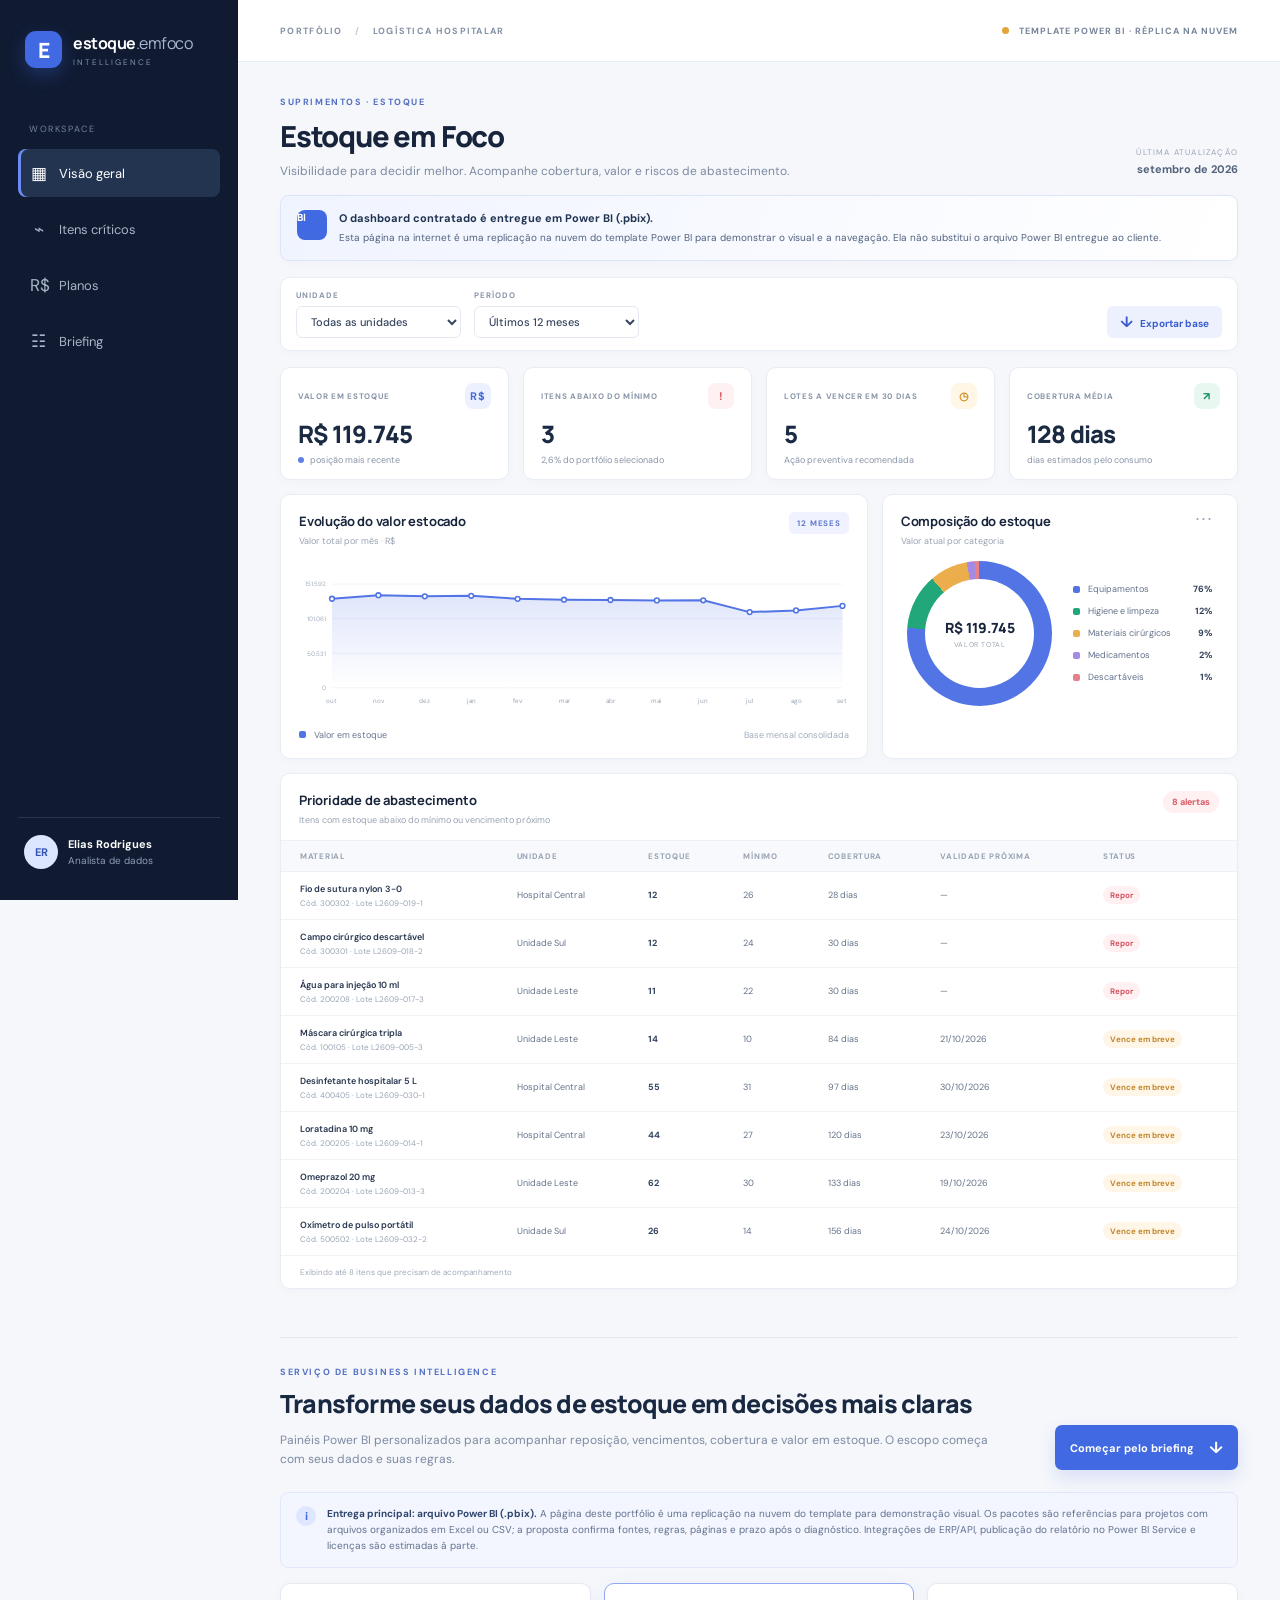
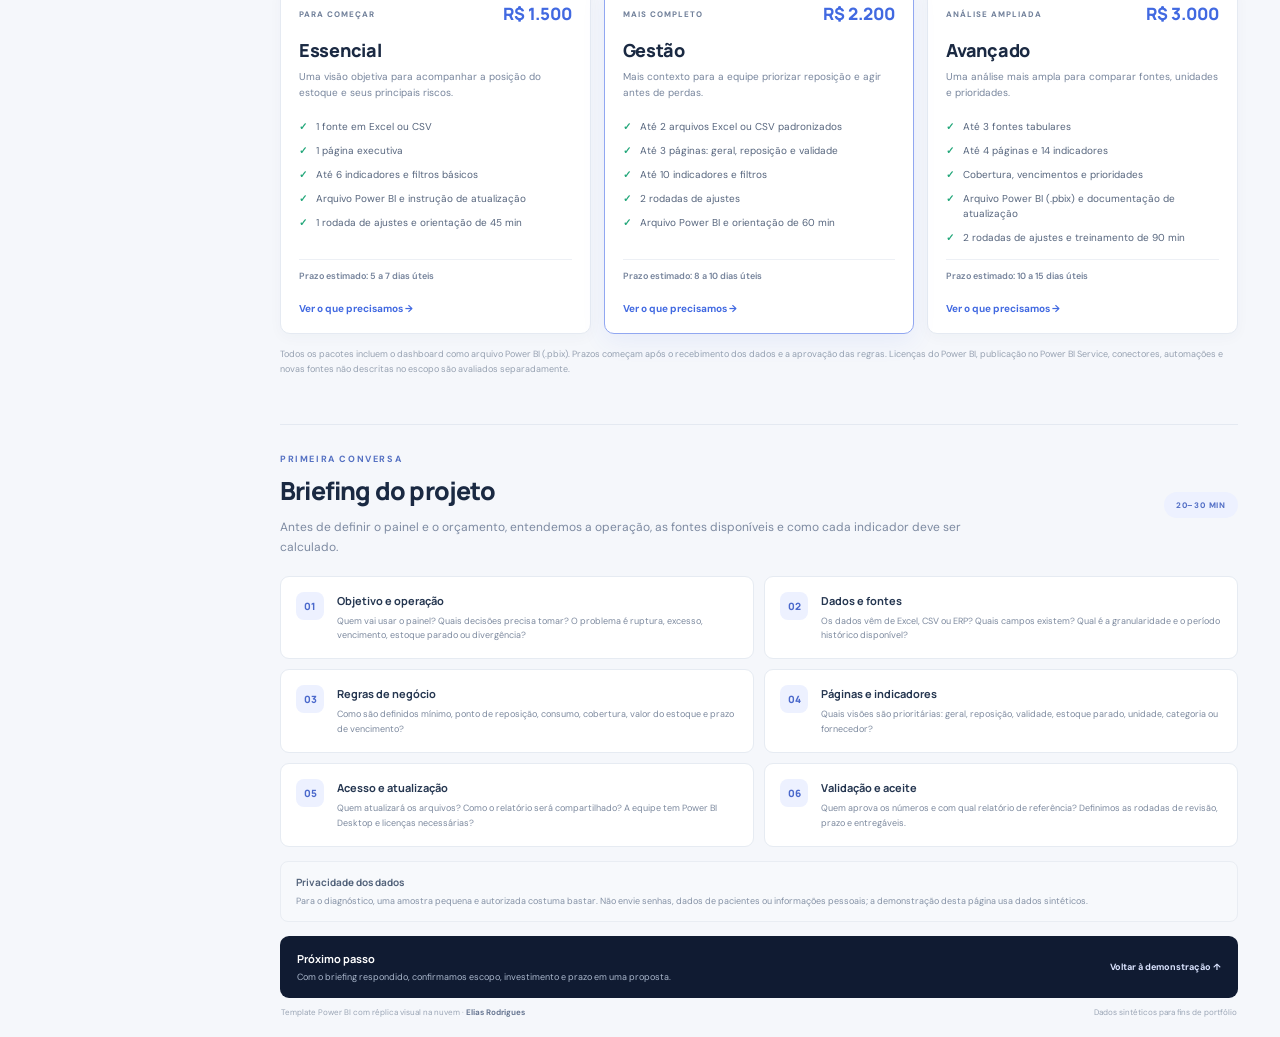
==== commit eb4b708f: "Fix index page content boundary" ====
--- a/index.html
+++ b/index.html
@@ -68,5 +68,3 @@
   <script src="assets/app.js?v=2"></script>
 </body>
 </html>
-@import url('https://fonts.googleapis.com/css2?family=DM+Sans:wght@400;500;600;700&family=Manrope:wght@400;500;600;700;800&display=swap');
-:root{--navy:#101b32;--navy2:#182642;--ink:#17243b;--muted:#7d8aa1;--line:#e8edf4;--bg:#f5f7fb;--blue:#4169e1;--blue2:#6e8df0;--green:#23a77a;--amber:#e7a33e;--red:#df626c;--white:#fff}*{box-sizing:border-box}body{margin:0;background:var(--bg);color:var(--ink);font-family:'DM Sans',sans-serif;font-size:14px}.app-shell{min-height:100vh}.sidebar{width:238px;background:var(--navy);position:fixed;inset:0 auto 0 0;padding:28px 18px;color:white;display:flex;flex-direction:column;z-index:2}.brand{display:flex;align-items:center;gap:11px;text-decoration:none;color:white;margin:3px 7px 55px}.brand-mark{width:37px;height:37px;border-radius:11px;background:#4169e1;display:grid;place-items:center;font:800 21px Manrope;box-shadow:0 7px 18px #4169e14c}.brand b{font:700 16px Manrope;letter-spacing:-.5px}.brand-light{font-weight:400;color:#aab8d2}.brand small{display:block;font-size:8px;letter-spacing:2px;color:#8493ae;margin-top:3px}.side-label{font-size:9px;letter-spacing:1.6px;color:#74829c;margin:0 11px 14px}.nav-link{color:#a8b4c8;text-decoration:none;padding:13px 12px;border-radius:8px;margin-bottom:5px;font-size:13px;display:flex;gap:12px;align-items:center}.nav-link.active{color:white;background:#233451;box-shadow:inset 3px 0 #6c8cf4}.nav-icon{width:17px;text-align:center;font-size:17px}.side-bottom{margin-top:auto;padding:17px 6px 3px;border-top:1px solid #283651;display:flex;align-items:center;gap:10px}.avatar{width:34px;height:34px;border-radius:50%;background:#dce6ff;color:#3454b4;display:grid;place-items:center;font-size:11px;font-weight:700}.side-bottom b,.side-bottom small{display:block}.side-bottom b{font-size:11px}.side-bottom small{font-size:10px;color:#8f9cb2;margin-top:3px}main{margin-left:238px}.topbar{height:62px;border-bottom:1px solid var(--line);background:white;display:flex;align-items:center;justify-content:space-between;padding:0 42px}.crumb{font-size:9px;font-weight:700;color:#8390a5;letter-spacing:1.3px}.crumb span{padding:0 9px;color:#c1cada}.top-status{font-size:9px;letter-spacing:1px;color:#77849a;font-weight:700}.top-status i{display:inline-block;width:7px;height:7px;border-radius:50%;background:#e5a43a;margin-right:7px}.content{max-width:1440px;margin:auto;padding:34px 42px 20px}.intro-row{display:flex;justify-content:space-between;align-items:flex-end;margin-bottom:25px}.eyebrow{font-size:9px;letter-spacing:1.6px;color:#5470c2;font-weight:700;margin:0 0 8px}h1,h2,p{margin-top:0}h1{font:800 29px Manrope;letter-spacing:-1.2px;margin-bottom:7px}.subhead{color:var(--muted);font-size:12px;margin-bottom:0}.updated{text-align:right;padding-bottom:3px}.updated span,.updated b{display:block}.updated span{font-size:8px;letter-spacing:1.2px;color:#9aa5b6;margin-bottom:5px}.updated b{font-size:11px;color:#53627b}.filters{background:white;border:1px solid var(--line);border-radius:10px;display:flex;align-items:end;gap:13px;padding:12px 15px;margin-bottom:16px;box-shadow:0 3px 10px #26395a05}.filters label{font-size:8px;font-weight:700;letter-spacing:1px;color:#8995a8;display:flex;flex-direction:column;gap:6px}.filters select{height:32px;min-width:165px;padding:0 29px 0 10px;border:1px solid #e4e9f1;border-radius:6px;background:#fff;color:#38465e;font:500 11px 'DM Sans';outline-color:#92a7ee}.export-btn{margin-left:auto;height:32px;border:0;border-radius:6px;background:#edf1fe;color:#3b5dcc;font:700 10px 'DM Sans';padding:0 13px;cursor:pointer}.export-btn:hover{background:#e0e7ff}.export-btn span{font-size:15px;margin-right:5px}.kpi-grid{display:grid;grid-template-columns:repeat(4,1fr);gap:14px;margin-bottom:14px}.kpi-card,.panel{background:white;border:1px solid var(--line);border-radius:10px;box-shadow:0 3px 10px #26395a05}.kpi-card{padding:15px 17px 13px;min-height:110px}.kpi-head{display:flex;align-items:center;justify-content:space-between;color:#8895a9;font-size:8px;letter-spacing:.7px;font-weight:700}.kpi-icon{height:26px;width:26px;border-radius:8px;display:grid;place-items:center;font-size:11px;font-weight:700}.blue{color:#4569d7;background:#edf1ff}.red{color:#d85561;background:#fff0f1}.amber{color:#d08a20;background:#fff6e6}.green{color:#178d65;background:#e8f8f1}.kpi-card strong{font:800 24px Manrope;letter-spacing:-.8px;display:block;margin:8px 0 4px;color:#1b2a43}.kpi-foot{font-size:9px;color:#8995a8}.dot{display:inline-block;width:6px;height:6px;border-radius:50%;margin-right:4px}.blue-dot{background:#6080e5}.chart-grid{display:grid;grid-template-columns:1.65fr 1fr;gap:14px;margin-bottom:14px}.panel{padding:17px 18px}.chart-grid .panel{min-height:260px}.panel-title{display:flex;justify-content:space-between;align-items:flex-start}.panel-title h2{font:700 13px Manrope;letter-spacing:-.2px;margin-bottom:5px}.panel-title p{font-size:9px;color:#98a3b3;margin-bottom:0}.period-chip{font-size:8px;letter-spacing:.8px;color:#6079cb;background:#f0f3ff;padding:6px 8px;border-radius:5px;font-weight:700}.more{border:0;background:none;font-size:18px;color:#9ba6b6;letter-spacing:1px;line-height:10px}.chart-area{height:168px;margin-top:12px}.chart-area svg{width:100%;height:100%;overflow:visible}.chart-legend{display:flex;justify-content:space-between;align-items:center;font-size:9px;color:#68768e;margin-top:2px}.chart-legend i{display:inline-block;width:7px;height:7px;border-radius:2px;margin-right:6px}.legend-blue{background:#5274e5}.muted{color:#a2adbc}.donut-wrap{display:flex;align-items:center;justify-content:space-around;gap:16px;padding:14px 4px 0}.donut{width:145px;height:145px;border-radius:50%;position:relative;background:conic-gradient(#5274e5 0deg 110deg,#22a77a 110deg 200deg,#ecae4c 200deg 265deg,#a28ae5 265deg 320deg,#e6818a 320deg)}.donut:after{content:'';position:absolute;inset:18px;border-radius:50%;background:#fff}.donut-center{position:absolute;z-index:1;inset:0;display:flex;flex-direction:column;align-items:center;justify-content:center}.donut-center b{font:800 14px Manrope}.donut-center span{font-size:7px;color:#9ba5b3;letter-spacing:.6px;margin-top:3px}.category-legend{display:grid;gap:10px;min-width:140px}.category-item{display:grid;grid-template-columns:8px 1fr auto;align-items:center;gap:7px;font-size:9px;color:#63718a}.category-item i{width:7px;height:7px;border-radius:2px}.category-item b{font-size:9px;color:#34425b}.table-panel{padding:17px 0 0;margin-bottom:13px}.table-heading{padding:0 18px 14px}.alert-count{border-radius:12px;background:#fff0f1;color:#d85a65;font-size:9px;font-weight:700;padding:5px 9px}.table-scroll{overflow-x:auto}table{width:100%;border-collapse:collapse;text-align:left;white-space:nowrap}th{padding:10px 13px;background:#f8f9fc;border-top:1px solid #edf0f5;border-bottom:1px solid #edf0f5;color:#97a2b3;font-size:8px;letter-spacing:.7px;font-weight:700}th:first-child,td:first-child{padding-left:19px}td{padding:11px 13px;border-bottom:1px solid #f0f2f6;color:#65738a;font-size:9px}tbody tr:last-child td{border-bottom:0}.material-cell b,.material-cell small{display:block}.material-cell b{color:#26354e;font-size:9px;font-weight:600}.material-cell small{font-size:8px;color:#9aa5b5;margin-top:3px}.qty{font-weight:700;color:#33435d}.coverage{color:#65738a}.status{padding:4px 7px;border-radius:10px;font-size:8px;font-weight:700}.status.critical{background:#fff0f1;color:#d35361}.status.warning{background:#fff6e7;color:#c1872e}.table-foot{padding:11px 19px;color:#a0aaba;font-size:8px;border-top:1px solid #f0f2f6}footer{display:flex;justify-content:space-between;padding:5px 1px 0;font-size:8px;color:#9aa5b5}footer b{color:#687792}@media(max-width:1100px){.sidebar{width:200px}main{margin-left:200px}.content{padding:29px 25px}.topbar{padding:0 25px}.chart-grid{grid-template-columns:1fr}.category-panel{min-height:220px!important}}@media(max-width:760px){.sidebar{position:static;width:auto;height:auto;padding:13px 16px;flex-direction:row;align-items:center}.brand{margin:0}.side-label,.nav-link,.side-bottom{display:none}main{margin:0}.topbar{height:45px;padding:0 17px}.content{padding:24px 15px}.intro-row{align-items:flex-start}.updated{display:none}h1{font-size:25px}.subhead{font-size:11px;line-height:1.5;max-width:340px}.filters{gap:8px;padding:10px;flex-wrap:wrap}.filters label{flex:1}.filters select{min-width:0;width:100%}.export-btn{margin-left:0;flex:1}.kpi-grid{grid-template-columns:repeat(2,1fr);gap:9px}.kpi-card{padding:12px;min-height:103px}.kpi-head{font-size:7px}.kpi-card strong{font-size:21px}.chart-grid{gap:10px}.panel{padding:14px}.chart-grid .panel{min-height:240px}.donut-wrap{gap:8px}.donut{width:126px;height:126px}.category-legend{min-width:125px}.table-heading{padding:0 14px 12px}footer{gap:10px;line-height:1.5}footer span:last-child{text-align:right}}
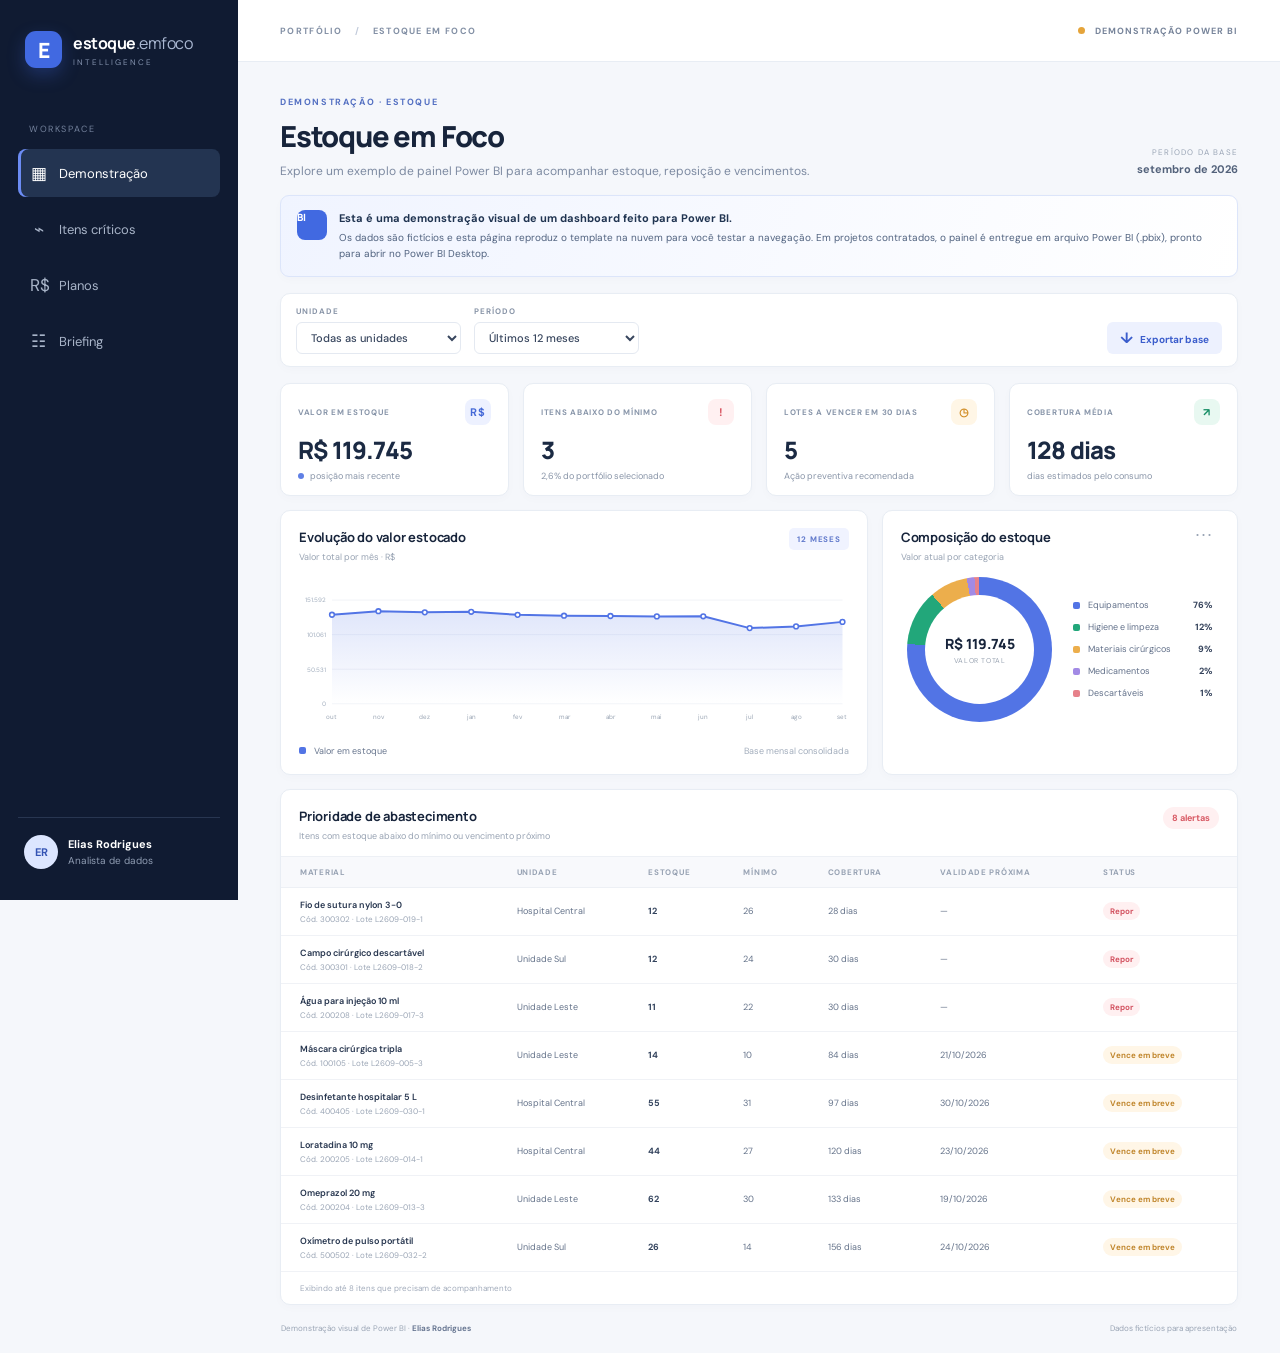
==== commit 4c3a0c1d: "Make offer and briefing separate in-page views" ====
--- a/index.html
+++ b/index.html
@@ -4,28 +4,29 @@
   <meta charset="utf-8">
   <meta name="viewport" content="width=device-width, initial-scale=1">
   <meta name="theme-color" content="#101b32">
-  <meta name="description" content="Dashboard de gestão de estoque hospitalar criado por Elias Rodrigues para portfólio de Power BI.">
-  <title>Estoque em Foco | Power BI Portfolio</title>
+  <meta name="description" content="Demonstração visual de um dashboard Power BI para gestão de estoque, com planos de serviço e briefing do projeto.">
+  <title>Demonstração Power BI | Estoque em Foco</title>
   <link rel="stylesheet" href="assets/style.css">
 </head>
 <body>
   <div class="app-shell">
     <aside class="sidebar">
-      <a class="brand" href="#inicio" aria-label="Estoque em Foco, início"><span class="brand-mark">E</span><span><b>estoque<span class="brand-light">.emfoco</span></b><small>INTELLIGENCE</small></span></a>
+      <a class="brand" href="#painel" data-view="painel" aria-label="Abrir demonstração Estoque em Foco"><span class="brand-mark">E</span><span><b>estoque<span class="brand-light">.emfoco</span></b><small>INTELLIGENCE</small></span></a>
       <div class="side-label">WORKSPACE</div>
       <nav class="side-nav" aria-label="Navegação da página">
-        <a class="nav-link active" href="#painel"><span class="nav-icon">▦</span> Visão geral</a>
+        <a class="nav-link active" href="#painel" data-view="painel"><span class="nav-icon">▦</span> Demonstração</a>
         <a class="nav-link" href="#criticos"><span class="nav-icon">⌁</span> Itens críticos</a>
-        <a class="nav-link" href="#planos"><span class="nav-icon">R$</span> Planos</a>
-        <a class="nav-link" href="#briefing"><span class="nav-icon">☷</span> Briefing</a>
+        <a class="nav-link" href="#planos" data-view="planos"><span class="nav-icon">R$</span> Planos</a>
+        <a class="nav-link" href="#briefing" data-view="briefing"><span class="nav-icon">☷</span> Briefing</a>
       </nav>
       <div class="side-bottom"><div class="avatar">ER</div><div><b>Elias Rodrigues</b><small>Analista de dados</small></div></div>
     </aside>
     <main id="inicio">
-      <header class="topbar"><div class="crumb">PORTFÓLIO <span>/</span> LOGÍSTICA HOSPITALAR</div><div class="top-status"><i></i> TEMPLATE POWER BI · RÉPLICA NA NUVEM</div></header>
-      <section class="content" id="painel">
-        <div class="intro-row"><div><p class="eyebrow">SUPRIMENTOS · ESTOQUE</p><h1>Estoque em Foco</h1><p class="subhead">Visibilidade para decidir melhor. Acompanhe cobertura, valor e riscos de abastecimento.</p></div><div class="updated"><span>ÚLTIMA ATUALIZAÇÃO</span><b id="update-date">—</b></div></div>
-        <div class="delivery-note"><span class="delivery-icon">BI</span><p><b>O dashboard contratado é entregue em Power BI (.pbix).</b><span>Esta página na internet é uma replicação na nuvem do template Power BI para demonstrar o visual e a navegação. Ela não substitui o arquivo Power BI entregue ao cliente.</span></p></div>
+      <header class="topbar"><div class="crumb">PORTFÓLIO <span>/</span> ESTOQUE EM FOCO</div><div class="top-status"><i></i> DEMONSTRAÇÃO POWER BI</div></header>
+      <div class="content app-content">
+       <section class="view-window is-active" id="painel" data-window="painel">
+        <div class="intro-row"><div><p class="eyebrow">DEMONSTRAÇÃO · ESTOQUE</p><h1>Estoque em Foco</h1><p class="subhead">Explore um exemplo de painel Power BI para acompanhar estoque, reposição e vencimentos.</p></div><div class="updated"><span>PERÍODO DA BASE</span><b id="update-date">—</b></div></div>
+        <div class="delivery-note"><span class="delivery-icon">BI</span><p><b>Esta é uma demonstração visual de um dashboard feito para Power BI.</b><span>Os dados são fictícios e esta página reproduz o template na nuvem para você testar a navegação. Em projetos contratados, o painel é entregue em arquivo Power BI (.pbix), pronto para abrir no Power BI Desktop.</span></p></div>
         <div class="filters"><label>UNIDADE<select id="hospital-filter"><option value="Todas">Todas as unidades</option></select></label><label>PERÍODO<select id="period-filter"><option value="12">Últimos 12 meses</option><option value="6">Últimos 6 meses</option><option value="3">Últimos 3 meses</option></select></label><button id="download-csv" class="export-btn" type="button"><span>↓</span> Exportar base</button></div>
         <section class="kpi-grid" aria-label="Indicadores principais">
           <article class="kpi-card"><div class="kpi-head"><span>VALOR EM ESTOQUE</span><span class="kpi-icon blue">R$</span></div><strong id="kpi-value">—</strong><div class="kpi-foot"><span class="dot blue-dot"></span> posição mais recente</div></article>
@@ -38,33 +39,34 @@
           <article class="panel category-panel"><div class="panel-title"><div><h2>Composição do estoque</h2><p>Valor atual por categoria</p></div><button class="more" aria-label="Informações sobre composição" title="Distribuição do valor em estoque">···</button></div><div class="donut-wrap"><div id="donut-chart" class="donut"><div class="donut-center"><b id="donut-total">—</b><span>VALOR TOTAL</span></div></div><div id="category-legend" class="category-legend"></div></div></article>
         </section>
         <section class="panel table-panel" id="criticos"><div class="panel-title table-heading"><div><h2>Prioridade de abastecimento</h2><p>Itens com estoque abaixo do mínimo ou vencimento próximo</p></div><span class="alert-count" id="alert-count">—</span></div><div class="table-scroll"><table><thead><tr><th>MATERIAL</th><th>UNIDADE</th><th>ESTOQUE</th><th>MÍNIMO</th><th>COBERTURA</th><th>VALIDADE PRÓXIMA</th><th>STATUS</th></tr></thead><tbody id="critical-rows"></tbody></table></div><div class="table-foot">Exibindo até 8 itens que precisam de acompanhamento</div></section>
-        <section class="sales-section" id="planos">
-          <div class="sales-heading"><div><p class="eyebrow">SERVIÇO DE BUSINESS INTELLIGENCE</p><h2>Transforme seus dados de estoque em decisões mais claras</h2><p class="sales-lead">Painéis Power BI personalizados para acompanhar reposição, vencimentos, cobertura e valor em estoque. O escopo começa com seus dados e suas regras.</p></div><a class="sales-cta" href="#briefing">Começar pelo briefing <span>↓</span></a></div>
-          <div class="offer-note"><span class="note-mark">i</span><p><b>Entrega principal: arquivo Power BI (.pbix).</b> A página deste portfólio é uma replicação na nuvem do template para demonstração visual. Os pacotes são referências para projetos com arquivos organizados em Excel ou CSV; a proposta confirma fontes, regras, páginas e prazo após o diagnóstico. Integrações de ERP/API, publicação do relatório no Power BI Service e licenças são estimadas à parte.</p></div>
+       </section>
+       <section class="view-window content-window sales-section" id="planos" data-window="planos" hidden>
+          <div class="window-heading"><div><p class="eyebrow">SERVIÇO DE BUSINESS INTELLIGENCE</p><h1>Planos para seu dashboard</h1><p class="sales-lead">Escolha um ponto de partida. Vamos adaptar o painel às suas planilhas, aos seus indicadores e à rotina da sua equipe.</p></div><span class="window-tag">ENTREGA EM POWER BI</span></div>
+          <div class="offer-note"><span class="note-mark">i</span><p><b>Todos os planos entregam um arquivo Power BI (.pbix).</b> Você abre e edita o relatório no Power BI Desktop. Esta página é apenas a demonstração online do modelo visual. Publicação no Power BI Service, integração com ERP/API e licenças podem ser orçadas separadamente.</p></div>
           <div class="offer-grid">
-            <article class="offer-card"><div class="offer-top"><span class="offer-label">PARA COMEÇAR</span><span class="offer-price">R$ 1.500</span></div><h3>Essencial</h3><p class="offer-description">Uma visão objetiva para acompanhar a posição do estoque e seus principais riscos.</p><ul><li>1 fonte em Excel ou CSV</li><li>1 página executiva</li><li>Até 6 indicadores e filtros básicos</li><li>Arquivo Power BI e instrução de atualização</li><li>1 rodada de ajustes e orientação de 45 min</li></ul><div class="offer-delivery">Prazo estimado: 5 a 7 dias úteis</div><a class="offer-link" href="#briefing">Ver o que precisamos →</a></article>
-            <article class="offer-card offer-featured"><div class="offer-top"><span class="offer-label">MAIS COMPLETO</span><span class="offer-price">R$ 2.200</span></div><h3>Gestão</h3><p class="offer-description">Mais contexto para a equipe priorizar reposição e agir antes de perdas.</p><ul><li>Até 2 arquivos Excel ou CSV padronizados</li><li>Até 3 páginas: geral, reposição e validade</li><li>Até 10 indicadores e filtros</li><li>2 rodadas de ajustes</li><li>Arquivo Power BI e orientação de 60 min</li></ul><div class="offer-delivery">Prazo estimado: 8 a 10 dias úteis</div><a class="offer-link" href="#briefing">Ver o que precisamos →</a></article>
-            <article class="offer-card"><div class="offer-top"><span class="offer-label">ANÁLISE AMPLIADA</span><span class="offer-price">R$ 3.000</span></div><h3>Avançado</h3><p class="offer-description">Uma análise mais ampla para comparar fontes, unidades e prioridades.</p><ul><li>Até 3 fontes tabulares</li><li>Até 4 páginas e 14 indicadores</li><li>Cobertura, vencimentos e prioridades</li><li>Arquivo Power BI (.pbix) e documentação de atualização</li><li>2 rodadas de ajustes e treinamento de 90 min</li></ul><div class="offer-delivery">Prazo estimado: 10 a 15 dias úteis</div><a class="offer-link" href="#briefing">Ver o que precisamos →</a></article>
+            <article class="offer-card"><div class="offer-top"><span class="offer-label">PARA COMEÇAR</span><span class="offer-price">R$ 1.500</span></div><h3>Essencial</h3><p class="offer-description">Para organizar uma planilha e enxergar o que merece atenção primeiro.</p><ul><li>1 arquivo Excel ou CSV</li><li>1 página com visão geral</li><li>Até 6 indicadores e filtros</li><li>Arquivo Power BI (.pbix) e instrução de atualização</li><li>1 rodada de ajustes e orientação de 45 min</li></ul><div class="offer-delivery">Prazo estimado: 5 a 7 dias úteis</div><a class="offer-link" href="#briefing">Entender o briefing →</a></article>
+            <article class="offer-card offer-featured"><div class="offer-top"><span class="offer-label">MAIS ESCOLHIDO</span><span class="offer-price">R$ 2.200</span></div><h3>Gestão</h3><p class="offer-description">Para acompanhar estoque, reposição e vencimentos em um só lugar.</p><ul><li>Até 2 arquivos Excel ou CSV organizados</li><li>Até 3 páginas: geral, reposição e validade</li><li>Até 10 indicadores e filtros</li><li>Arquivo Power BI (.pbix) e instruções</li><li>2 revisões e orientação de 60 min</li></ul><div class="offer-delivery">Prazo estimado: 8 a 10 dias úteis</div><a class="offer-link" href="#briefing">Entender o briefing →</a></article>
+            <article class="offer-card"><div class="offer-top"><span class="offer-label">ANÁLISE AMPLIADA</span><span class="offer-price">R$ 3.000</span></div><h3>Avançado</h3><p class="offer-description">Para combinar mais fontes e analisar diferentes prioridades.</p><ul><li>Até 3 fontes em arquivos tabulares</li><li>Até 4 páginas e 14 indicadores</li><li>Cobertura, vencimentos e estoque parado</li><li>Arquivo Power BI (.pbix) e documentação</li><li>2 revisões e treinamento de 90 min</li></ul><div class="offer-delivery">Prazo estimado: 10 a 15 dias úteis</div><a class="offer-link" href="#briefing">Entender o briefing →</a></article>
           </div>
-          <p class="offer-footnote">Todos os pacotes incluem o dashboard como arquivo Power BI (.pbix). Prazos começam após o recebimento dos dados e a aprovação das regras. Licenças do Power BI, publicação no Power BI Service, conectores, automações e novas fontes não descritas no escopo são avaliados separadamente.</p>
+          <p class="offer-footnote">O prazo começa quando recebemos os arquivos e aprovamos os indicadores. Integrações, automações, licenças e publicação do relatório no Power BI Service não estão incluídas; podem ser avaliadas em uma proposta separada.</p>
         </section>
-        <section class="briefing-section" id="briefing">
-          <div class="briefing-header"><div><p class="eyebrow">PRIMEIRA CONVERSA</p><h2>Briefing do projeto</h2><p class="sales-lead">Antes de definir o painel e o orçamento, entendemos a operação, as fontes disponíveis e como cada indicador deve ser calculado.</p></div><span class="briefing-badge">20–30 MIN</span></div>
+        <section class="view-window content-window briefing-section" id="briefing" data-window="briefing" hidden>
+          <div class="window-heading"><div><p class="eyebrow">PRIMEIRA CONVERSA</p><h1>Briefing do projeto</h1><p class="sales-lead">Uma conversa de 20 a 30 minutos para entender o que você precisa e indicar o plano certo. Estas são as perguntas que vamos alinhar.</p></div><span class="window-tag">20–30 MIN</span></div>
           <div class="briefing-grid">
-            <article class="brief-card"><span class="brief-number">01</span><div><h3>Objetivo e operação</h3><p>Quem vai usar o painel? Quais decisões precisa tomar? O problema é ruptura, excesso, vencimento, estoque parado ou divergência?</p></div></article>
-            <article class="brief-card"><span class="brief-number">02</span><div><h3>Dados e fontes</h3><p>Os dados vêm de Excel, CSV ou ERP? Quais campos existem? Qual é a granularidade e o período histórico disponível?</p></div></article>
-            <article class="brief-card"><span class="brief-number">03</span><div><h3>Regras de negócio</h3><p>Como são definidos mínimo, ponto de reposição, consumo, cobertura, valor do estoque e prazo de vencimento?</p></div></article>
-            <article class="brief-card"><span class="brief-number">04</span><div><h3>Páginas e indicadores</h3><p>Quais visões são prioritárias: geral, reposição, validade, estoque parado, unidade, categoria ou fornecedor?</p></div></article>
-            <article class="brief-card"><span class="brief-number">05</span><div><h3>Acesso e atualização</h3><p>Quem atualizará os arquivos? Como o relatório será compartilhado? A equipe tem Power BI Desktop e licenças necessárias?</p></div></article>
-            <article class="brief-card"><span class="brief-number">06</span><div><h3>Validação e aceite</h3><p>Quem aprova os números e com qual relatório de referência? Definimos as rodadas de revisão, prazo e entregáveis.</p></div></article>
+            <article class="brief-card"><span class="brief-number">01</span><div><h3>O que você quer melhorar?</h3><p>Quem vai usar o painel e que decisão precisa tomar? Hoje, o maior desafio é falta de produto, excesso, vencimento ou outro?</p></div></article>
+            <article class="brief-card"><span class="brief-number">02</span><div><h3>Quais dados você já tem?</h3><p>Os dados estão em Excel, CSV ou sistema? Com que frequência são atualizados e quais informações aparecem nos arquivos?</p></div></article>
+            <article class="brief-card"><span class="brief-number">03</span><div><h3>Como os números são calculados?</h3><p>Como vocês definem estoque mínimo, consumo, cobertura, custo e prazo para considerar um lote próximo do vencimento?</p></div></article>
+            <article class="brief-card"><span class="brief-number">04</span><div><h3>O que precisa aparecer?</h3><p>Vamos escolher as páginas e os indicadores mais úteis: resumo, reposição, validade, excesso ou comparação entre unidades.</p></div></article>
+            <article class="brief-card"><span class="brief-number">05</span><div><h3>Quem vai atualizar e usar o painel?</h3><p>Vamos combinar quem fornece os arquivos, quem consulta o relatório e como a equipe pretende compartilhá-lo.</p></div></article>
+            <article class="brief-card"><span class="brief-number">06</span><div><h3>Como vamos conferir o resultado?</h3><p>Definiremos quem valida os números, qual relatório será usado como comparação e quantas revisões estão incluídas.</p></div></article>
           </div>
-          <div class="privacy-note"><span>Privacidade dos dados</span><p>Para o diagnóstico, uma amostra pequena e autorizada costuma bastar. Não envie senhas, dados de pacientes ou informações pessoais; a demonstração desta página usa dados sintéticos.</p></div>
-          <div class="briefing-close"><div><b>Próximo passo</b><span>Com o briefing respondido, confirmamos escopo, investimento e prazo em uma proposta.</span></div><a href="#painel">Voltar à demonstração ↑</a></div>
+          <div class="privacy-note"><span>Quais arquivos separar?</span><p>Uma amostra pequena e autorizada já ajuda a estimar o trabalho. Remova dados pessoais e nunca envie senhas ou dados de pacientes. A demonstração desta página usa dados fictícios.</p></div>
+          <div class="briefing-close"><div><b>Depois da conversa</b><span>Você recebe uma proposta com o que será feito, prazo, valor e entrega do arquivo Power BI (.pbix).</span></div><a href="#painel">Voltar à demonstração ↑</a></div>
         </section>
-        <footer><span>Template Power BI com réplica visual na nuvem · <b>Elias Rodrigues</b></span><span>Dados sintéticos para fins de portfólio</span></footer>
-      </section>
+        <footer><span>Demonstração visual de Power BI · <b>Elias Rodrigues</b></span><span>Dados fictícios para apresentação</span></footer>
+      </div>
     </main>
   </div>
-  <script src="assets/app.js?v=2"></script>
+  <script src="assets/app.js?v=3"></script>
 </body>
 </html>
